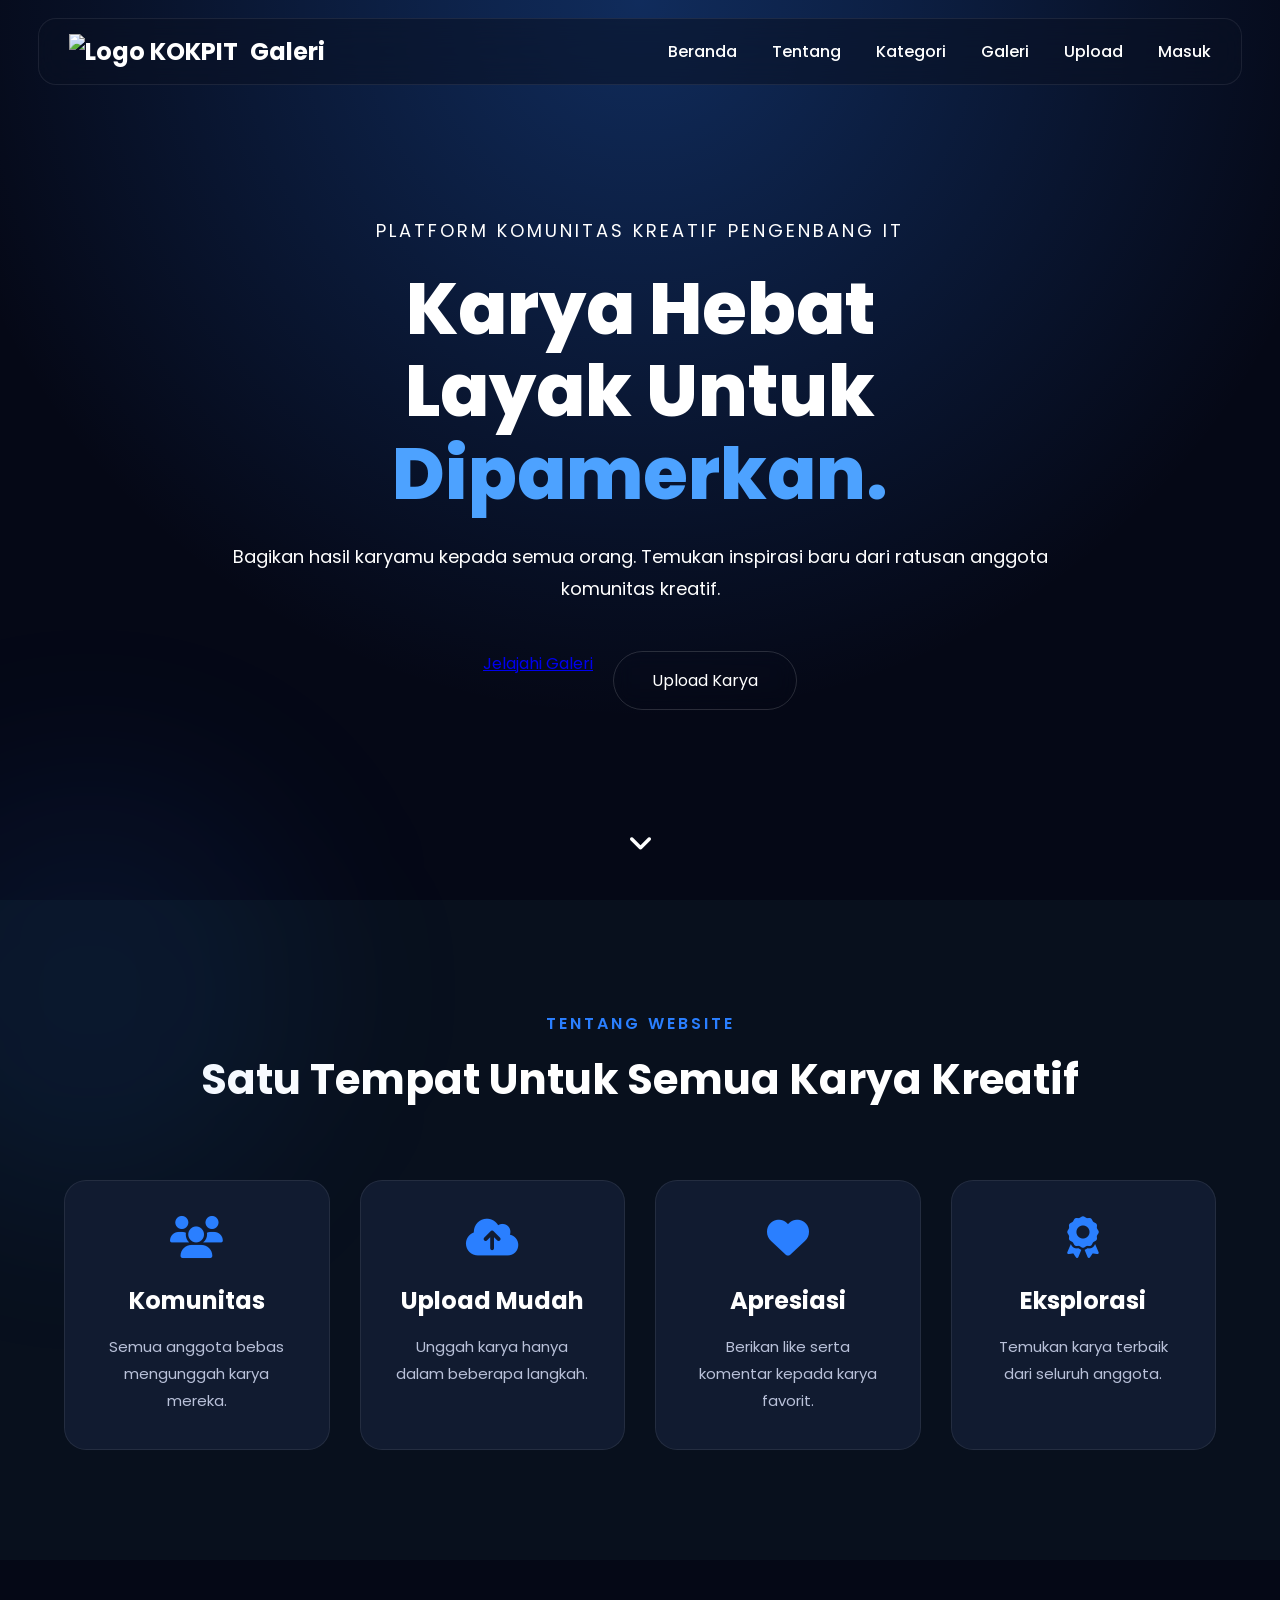
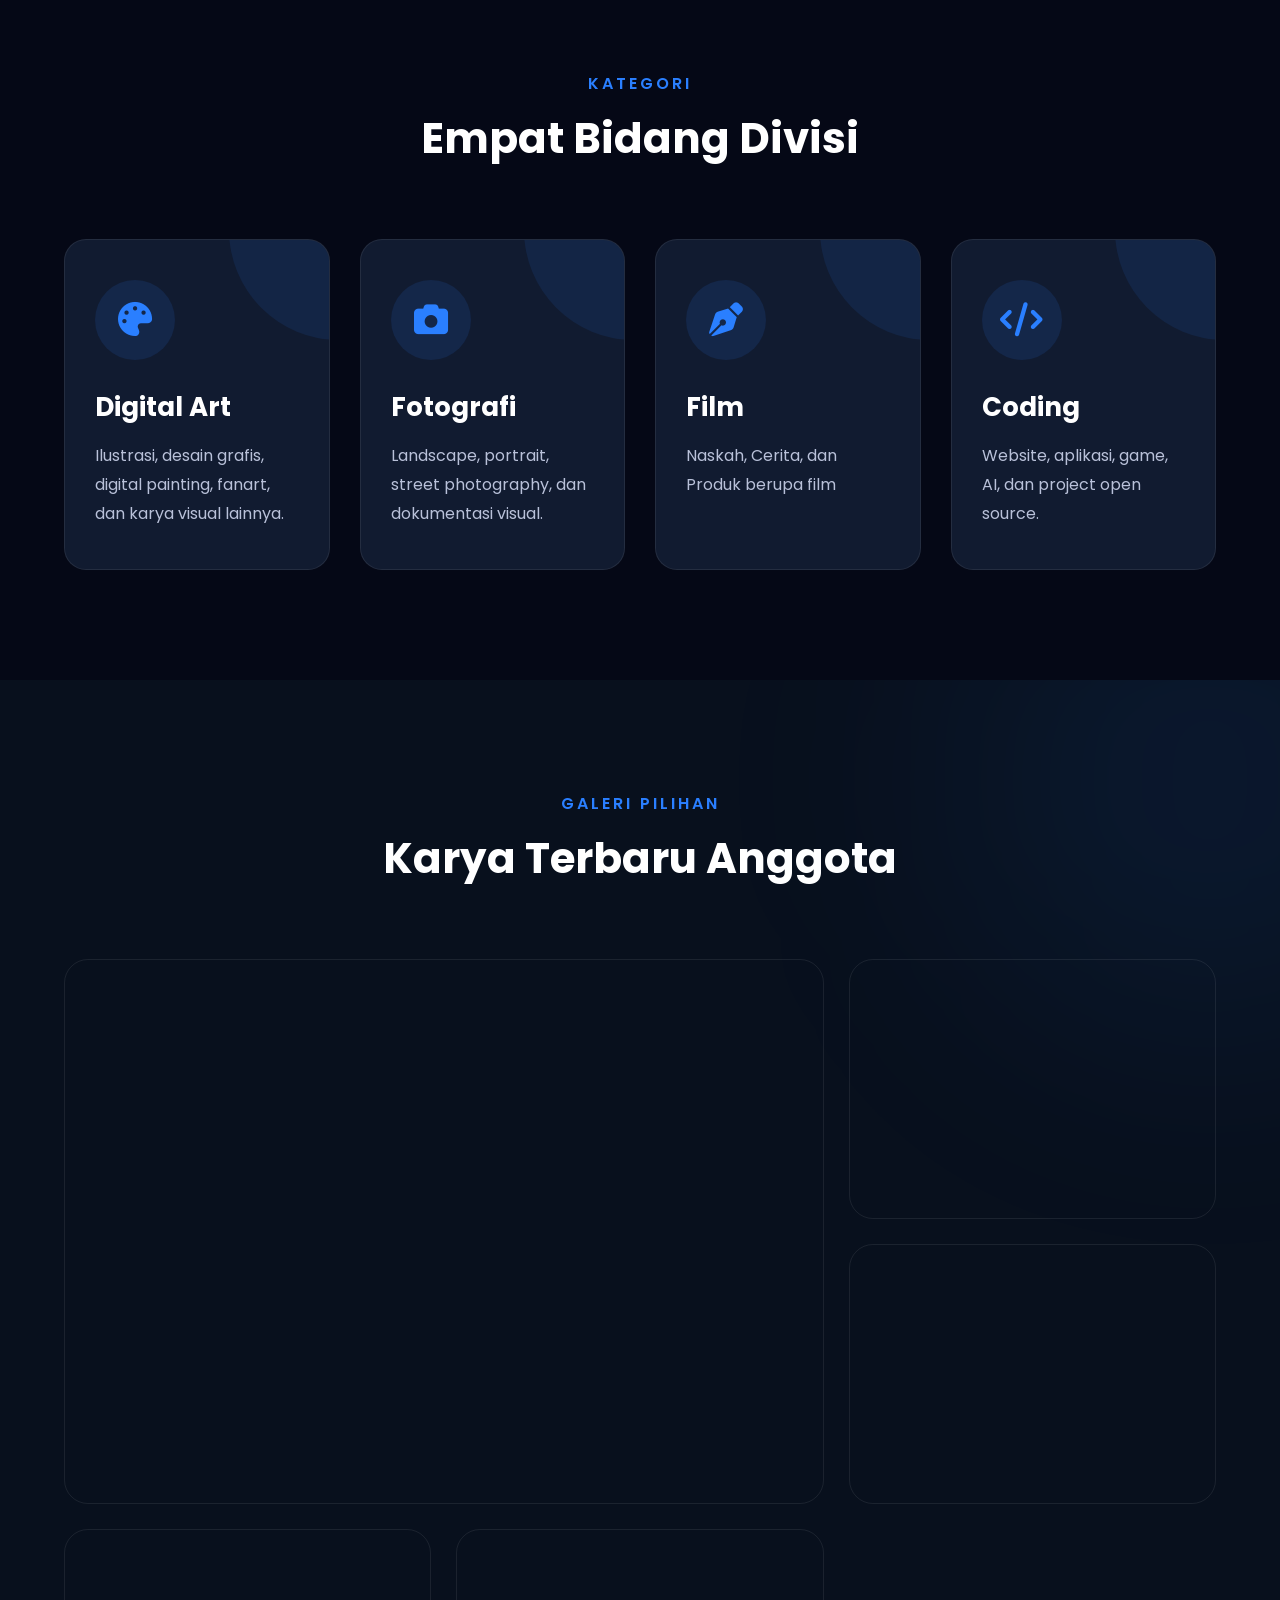
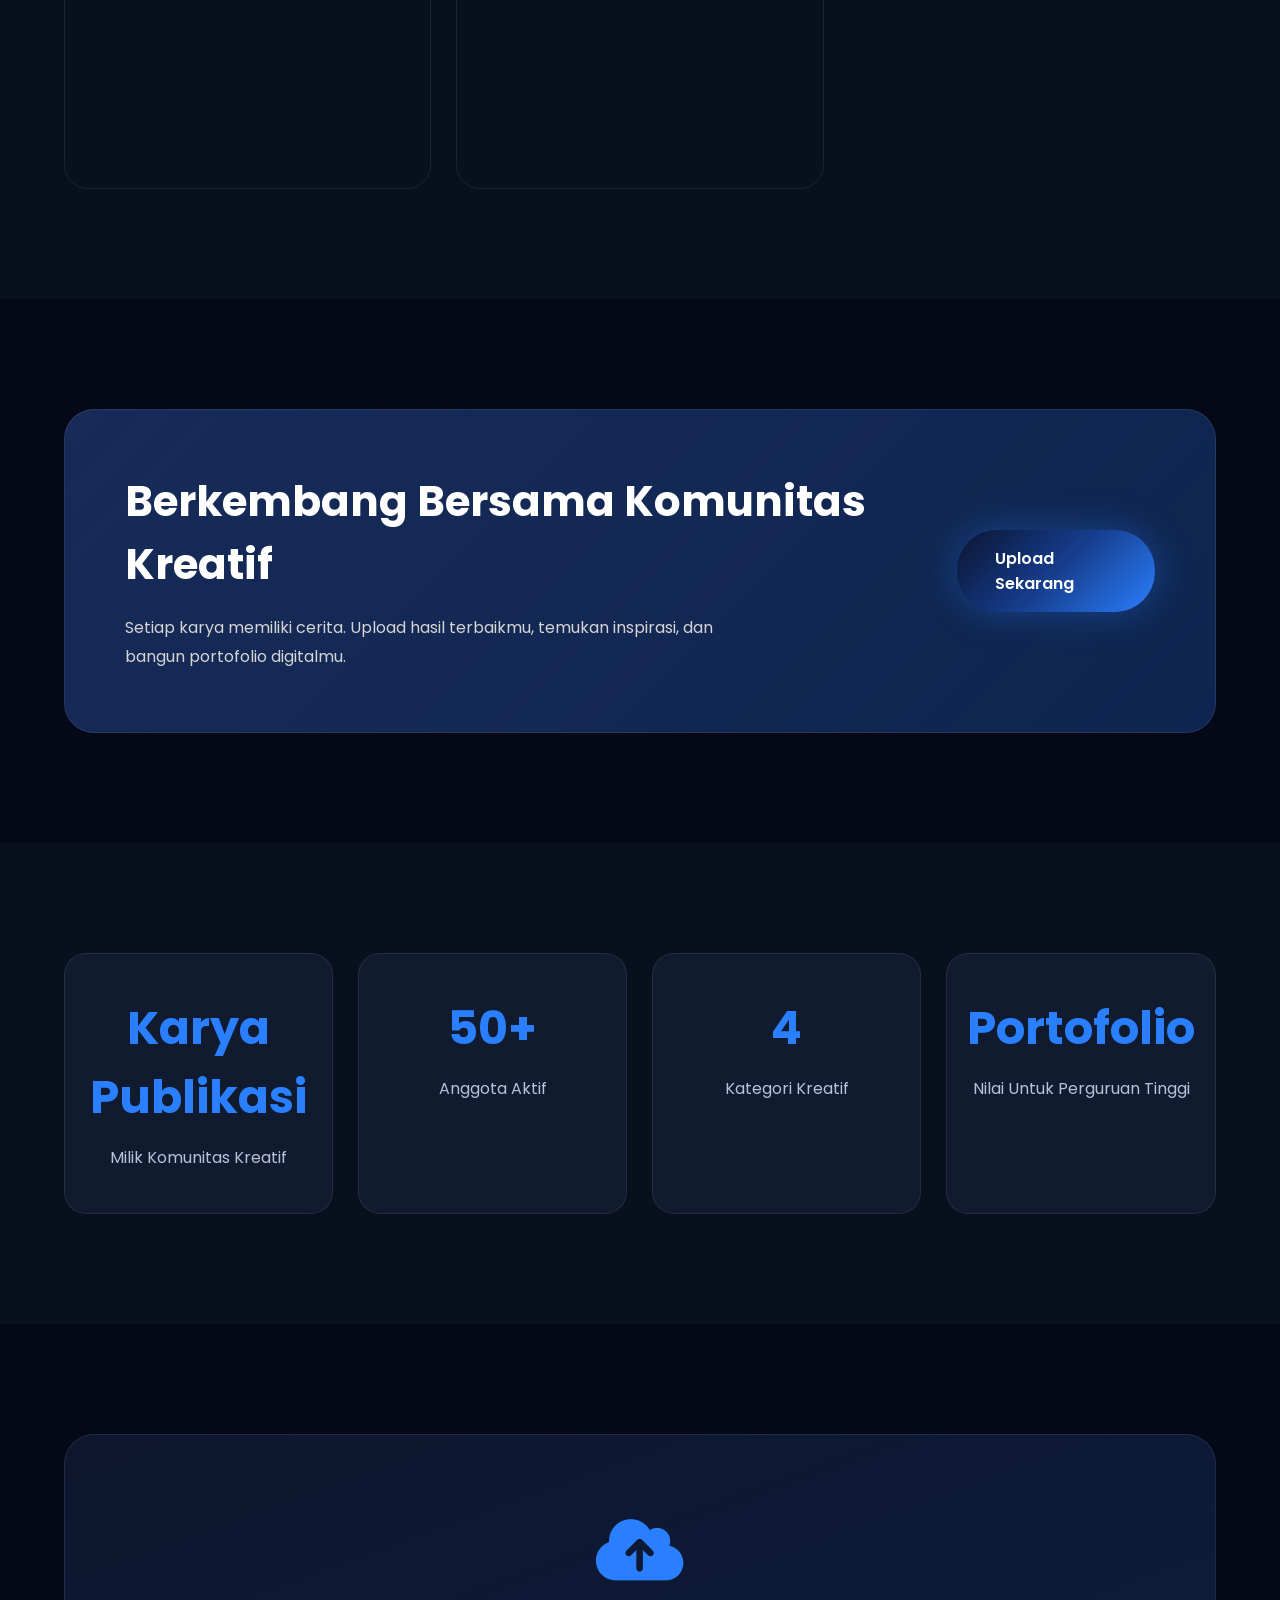
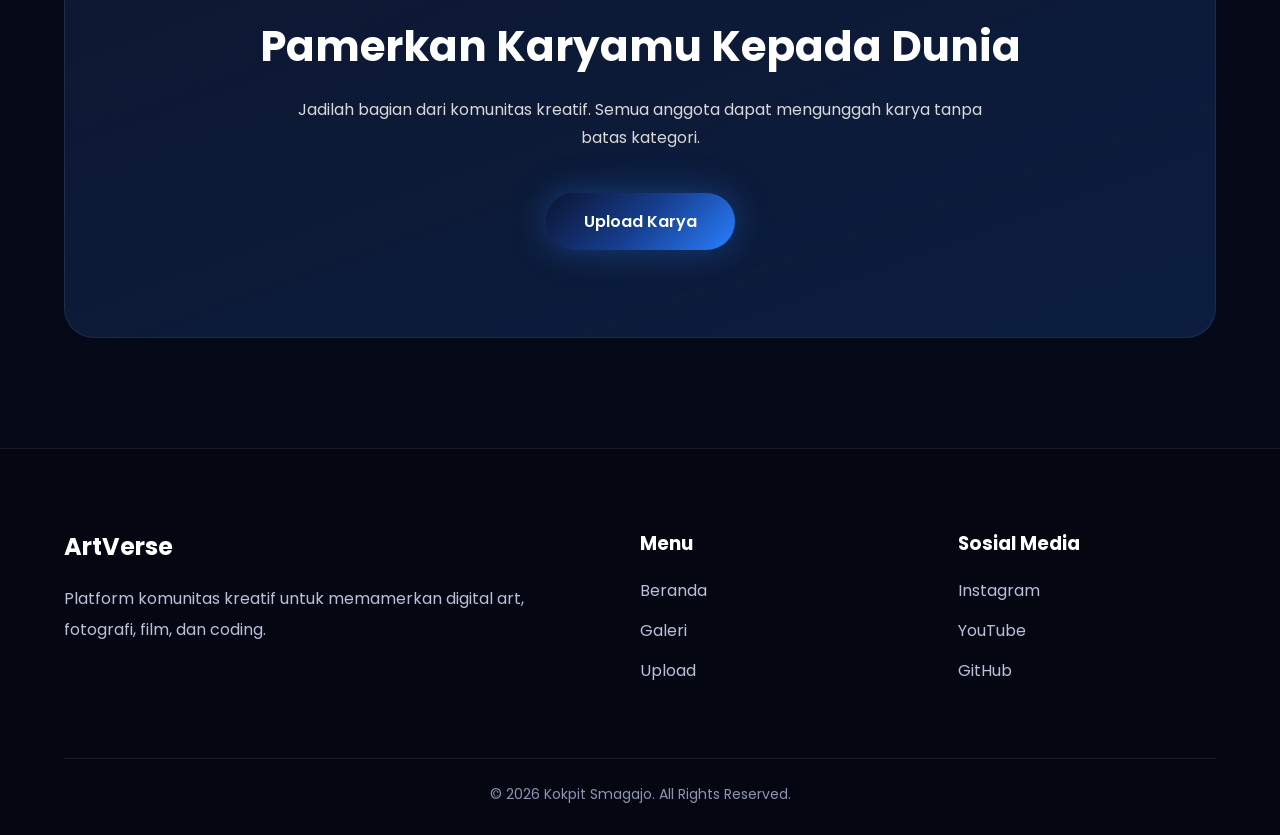
==== index.html @ a789520b "Update logo image source in index.html" ====
<!DOCTYPE html>
<html lang="id">

<head>
    <meta charset="UTF-8">
    <meta name="viewport" content="width=device-width, initial-scale=1.0">

    <title>Galeri Karya KOKPIT Smagajo</title>

    <link rel="preconnect" href="https://fonts.googleapis.com">
    <link rel="preconnect" href="https://fonts.gstatic.com" crossorigin>

    <link href="https://fonts.googleapis.com/css2?family=Poppins:wght@300;400;500;600;700;800&display=swap"
        rel="stylesheet">

    <link href="https://cdnjs.cloudflare.com/ajax/libs/font-awesome/6.7.2/css/all.min.css"
        rel="stylesheet">

    <link rel="stylesheet" href="style.css">
</head>

<body>

    <header>
        <nav class="navbar">

            <div class="logo">
        <img src="New folder/465280963_8845002515522963_4299052047333049489_n.png" alt="Logo KOKPIT" class="logo-img">
        <span>Galeri</span>
            </div>

            <ul class="nav-links">
                <li><a href="#">Beranda</a></li>
                <li><a href="#about">Tentang</a></li>
                <li><a href="#category">Kategori</a></li>
                <li><a href="gallery">Galeri</a></li>
                <li><a href="#upload">Upload</a></li>
                <li><a href="#">Masuk</a></li>
            </ul>

            <div class="menu-btn">
                <i class="fa-solid fa-bars"></i>
            </div>

        </nav>
    </header>

    <main>

        <section class="hero">

            <div class="hero-bg"></div>

            <div class="hero-overlay"></div>

            <div class="hero-content">

                <p class="small-text">
                    Platform Komunitas Kreatif Pengenbang IT
                </p>

                <h1>
                    Karya Hebat
                    <br>
                    Layak Untuk
                    <span>Dipamerkan.</span>
                </h1>

                <p>
                    Bagikan hasil karyamu kepada semua orang.
                    Temukan inspirasi baru dari ratusan anggota komunitas kreatif.
                </p>

                <div class="hero-button">

                    <a href="#gallery.html" class="btn-gallery">
                        Jelajahi Galeri
                    </a>

                    <a href="#upload" class="btn-secondary">
                        Upload Karya
                    </a>

                </div>

            </div>

            <div class="scroll-down">
                <i class="fa-solid fa-angle-down"></i>
            </div>

        </section>

        <section id="about" class="about">

            <div class="container">

                <div class="section-title">

                    <p>Tentang Website</p>

                    <h2>
                        Satu Tempat Untuk Semua
                        Karya Kreatif
                    </h2>

                </div>

                <div class="about-grid">

                    <div class="about-card">

                        <i class="fa-solid fa-users"></i>

                        <h3>Komunitas</h3>

                        <p>
                            Semua anggota bebas mengunggah karya mereka.
                        </p>

                    </div>

                    <div class="about-card">

                        <i class="fa-solid fa-cloud-arrow-up"></i>

                        <h3>Upload Mudah</h3>

                        <p>
                            Unggah karya hanya dalam beberapa langkah.
                        </p>

                    </div>

                    <div class="about-card">

                        <i class="fa-solid fa-heart"></i>

                        <h3>Apresiasi</h3>

                        <p>
                            Berikan like serta komentar kepada karya favorit.
                        </p>

                    </div>

                    <div class="about-card">

                        <i class="fa-solid fa-award"></i>

                        <h3>Eksplorasi</h3>

                        <p>
                            Temukan karya terbaik dari seluruh anggota.
                        </p>

                    </div>

                </div>

            </div>

        </section>

        <section id="category" class="category">

            <div class="container">

                <div class="section-title">

                    <p>Kategori</p>

                    <h2>
                        Empat Bidang Divisi
                    </h2>

                </div>

                <div class="category-grid">

                    <div class="category-card">

                        <div class="icon">
                            <i class="fa-solid fa-palette"></i>
                        </div>

                        <h3>Digital Art</h3>

                        <p>
                            Ilustrasi, desain grafis,
                            digital painting,
                            fanart,
                            dan karya visual lainnya.
                        </p>

                    </div>

                    <div class="category-card">

                        <div class="icon">
                            <i class="fa-solid fa-camera"></i>
                        </div>

                        <h3>Fotografi</h3>

                        <p>
                            Landscape,
                            portrait,
                            street photography,
                            dan dokumentasi visual.
                        </p>

                    </div>

                    <div class="category-card">

                        <div class="icon">
                            <i class="fa-solid fa-pen-nib"></i>
                        </div>

                        <h3>Film</h3>

                        <p>
                            Naskah,
                            Cerita,
                            dan Produk berupa film
                        </p>

                    </div>

                    <div class="category-card">

                        <div class="icon">
                            <i class="fa-solid fa-code"></i>
                        </div>

                        <h3>Coding</h3>

                        <p>
                            Website,
                            aplikasi,
                            game,
                            AI,
                            dan project open source.
                        </p>

                    </div>

                </div>

            </div>

        </section>

<!-- ===================== -->
<!-- FEATURED GALLERY -->
<!-- ===================== -->

<section id="gallery" class="featured-gallery">

    <div class="container">

        <div class="section-title">

            <p>Galeri Pilihan</p>

            <h2>Karya Terbaru Anggota</h2>

        </div>

        <div class="gallery-grid">

            <div class="gallery-item large">

                <img src="https://photos.app.goo.gl/xWSsZ8e3NME8YSmM8"
                    alt="Artwork">

                <div class="gallery-overlay">

                    <span>Digital Art</span>

                    <h3>Asror</h3>

                    <div class="artist">

                        <img src="https://photos.app.goo.gl/xWSsZ8e3NME8YSmM8">

                        <p>Digital Art</p>

                    </div>

                </div>

            </div>

            <div class="gallery-item">

                <img src="">

                <div class="gallery-overlay">

                    <span>Fotografi</span>

                    <h3>Blue Night</h3>

                </div>

            </div>

            <div class="gallery-item">

                <img src="https://images.unsplash.com/photo-1500530855697-b586d89ba3ee?w=800">

                <div class="gallery-overlay">

                    <span>Fotografi</span>

                    <h3>Nature</h3>

                </div>

            </div>

            <div class="gallery-item">

                <img src="https://images.unsplash.com/photo-1498050108023-c5249f4df085?w=800">

                <div class="gallery-overlay">

                    <span>Pemrograman</span>

                    <h3>Portfolio UI</h3>

                </div>

            </div>

            <div class="gallery-item">

                <img src="https://images.unsplash.com/photo-1516979187457-637abb4f9353?w=800">

                <div class="gallery-overlay">

                    <span>Sastra</span>

                    <h3>Puisi Senja</h3>

                </div>

            </div>

        </div>

    </div>

</section>

<!-- ===================== -->
<!-- COMMUNITY -->
<!-- ===================== -->

<section class="community">

    <div class="container">

        <div class="community-box">

            <div>

                <h2>Berkembang Bersama Komunitas Kreatif</h2>

                <p>

                    Setiap karya memiliki cerita.

                    Upload hasil terbaikmu,

                    temukan inspirasi,

                    dan bangun portofolio digitalmu.

                </p>

            </div>

            <a href="#upload" class="btn-primary">

                Upload Sekarang

            </a>

        </div>

    </div>

</section>

<!-- ===================== -->
<!-- STATISTIC -->
<!-- ===================== -->

<section class="stats">

    <div class="container">

        <div class="stats-grid">

            <div class="stat-card">

                <h2>Karya Publikasi</h2>

                <p>Milik Komunitas Kreatif</p>

            </div>

            <div class="stat-card">

                <h2>50+</h2>

                <p>Anggota Aktif</p>

            </div>

            <div class="stat-card">

                <h2>4</h2>

                <p>Kategori Kreatif</p>

            </div>

            <div class="stat-card">

                <h2>Portofolio</h2>

                <p>Nilai Untuk Perguruan Tinggi</p>

            </div>
        
        </div>

    </div>

</section>

<!-- ===================== -->
<!-- UPLOAD CTA -->
<!-- ===================== -->

<section id="upload" class="upload-section">

    <div class="container">

        <div class="upload-box">

            <i class="fa-solid fa-cloud-arrow-up"></i>

            <h2>

                Pamerkan Karyamu Kepada Dunia

            </h2>

            <p>

                Jadilah bagian dari komunitas kreatif.

                Semua anggota dapat mengunggah karya

                tanpa batas kategori.

            </p>

            <a href="upload.html" class="btn-primary">

                Upload Karya

            </a>

        </div>

    </div>

</section>



<!-- ===================== -->
<!-- FOOTER -->
<!-- ===================== -->

<footer>

    <div class="container">

        <div class="footer-grid">

            <div>

                <h2>ArtVerse</h2>

                <p>

                    Platform komunitas kreatif

                    untuk memamerkan digital art,

                    fotografi,

                    film,

                    dan coding.

                </p>

            </div>

            <div>

                <h3>Menu</h3>

                <a href="#">Beranda</a>

                <a href="#gallery">Galeri</a>

                <a href="#upload">Upload</a>

            </div>

            <div>

                <h3>Sosial Media</h3>

                <a href="https://www.instagram.com/kokpitsmagajo?igsh=MTlueHI5aWxpdjBkOA==">Instagram</a>

                <a href="https://youtube.com/@kokpitsmagajoe5575?si=9dcsJ8DnC1n9Bl7v">YouTube</a>

                <a href="#">GitHub</a>

            </div>

        </div>

        <div class="copyright">

            © 2026 Kokpit Smagajo.
            All Rights Reserved.

        </div>

    </div>

</footer>

<script src="js/script.js"></script>

</body>
</html>
---- style.css ----
/* ===================================================
   ArtVerse Community style.css Part 1
   =================================================== */

/* Google Font */
@import url('https://fonts.googleapis.com/css2?family=Poppins:wght@300;400;500;600;700;800&display=swap');

/* ========================= RESET ========================= */
*{
    margin:0; 
    padding:0; 
    box-sizing:border-box; 
}

html{
    scroll-behavior:smooth; 
}

body{
    font-family:'Poppins',sans-serif; 
    background:var(--bg-global); 
    color:var(--text); 
    overflow-x:hidden; 
    transition: background 0.3s ease, color 0.3s ease;
}

/* ========================= ROOT COLOR ========================= */
:root{
    --primary:#2a7fff; 
    --primary2:#4da2ff; 
    --secondary:#091221; 
    --card:#111b30; 
    --border:rgba(255,255,255,.08); 
    --text:#ffffff; 
    --gray:#b9c1d9; 
    --bg-global: #050816;
    --bg-alt: #08101d;
    --gradient:linear-gradient(135deg, #0b1430, #163d8d, #2a7fff ); 
}

/* Modifikasi Variabel saat Light Mode Aktif */
body.light-mode {
    --bg-global: #f5f7fb;
    --bg-alt: #eef2f8;
    --text: #111111;
    --card: #ffffff;
    --border: rgba(0, 0, 0, .08);
    --gray: #64748b;
}

/* ========================= SCROLLBAR ========================= */
::-webkit-scrollbar{
    width:10px; 
} 

::-webkit-scrollbar-track{
    background:#08101d; 
} 

::-webkit-scrollbar-thumb{
    background:#2a7fff; 
    border-radius:20px; 
} 

::-webkit-scrollbar-thumb:hover{
    background:#57a6ff; 
} 

/* ========================= CONTAINER ========================= */
.container{
    width:min(1200px,90%); 
    margin:auto; 
} 

/* ========================= LOADING SCREEN ========================= */
.loading-screen{
    position:fixed; 
    inset:0; 
    background:#050816; 
    display:flex; 
    flex-direction:column; 
    justify-content:center; 
    align-items:center; 
    z-index:9999; 
} 

.loader{
    width:65px; 
    height:65px; 
    border-radius:50%; 
    border:5px solid rgba(255,255,255,.15); 
    border-top:5px solid #2a7fff; 
    animation:spin 1s linear infinite; 
} 

.loading-screen h2{
    margin-top:20px; 
    letter-spacing:4px; 
    font-weight:700; 
} 

@keyframes spin{
    to{transform:rotate(360deg); } 
} 

/* ========================= NAVBAR ========================= */
header{
    position:fixed; 
    top:0; 
    left:0; 
    width:100%; 
    z-index:1000; 
} 

.navbar{
    width:min(1250px,94%); 
    margin:auto; 
    margin-top:18px; 
    padding:15px 30px; 
    display:flex; 
    justify-content:space-between; 
    align-items:center; 
    border:1px solid var(--border); 
    background:rgba(10,18,36,.55); 
    backdrop-filter:blur(18px); 
    border-radius:18px; 
    transition:.35s; 
} 

body.light-mode .navbar {
    background: rgba(255, 255, 255, 0.85);
}

.logo{
    display:flex; 
    align-items:center; 
    gap:12px; 
    font-size:24px; 
    font-weight:700; 
} 

.logo i{
    color:var(--primary); 
} 

.nav-links{
    display:flex; 
    list-style:none; 
    gap:35px; 
} 

.nav-links a{
    text-decoration:none; 
    color:inherit; 
    transition:.3s; 
    font-weight:500; 
} 

.nav-links a:hover{
    color:var(--primary); 
} 

.menu-btn{
    display:none; 
    font-size:24px; 
    cursor:pointer; 
} 

/* ========================= HERO ========================= */
.hero{
    height:100vh; 
    position:relative; 
    display:flex; 
    justify-content:center; 
    align-items:center; 
    overflow:hidden; 
} 

.hero-bg{
    position:absolute; 
    inset:0; 
    background: linear-gradient(rgba(5,8,22,.75), rgba(5,8,22,.85)), url("https://images.unsplash.com/photo-1515405295579-ba7b45403062?w=1800"); 
    background-size:cover; 
    background-position:center; 
    animation:bgZoom 18s linear infinite alternate; 
} 

@keyframes bgZoom{
    from{transform:scale(1); } 
    to{transform:scale(1.12); } 
} 

.hero-overlay{
    position:absolute; 
    inset:0; 
    background: radial-gradient(circle at top, rgba(42,127,255,.30), transparent 65%); 
} 

.hero-content{
    position:relative; 
    text-align:center; 
    z-index:2; 
    width:min(900px,90%); 
} 

.small-text{
    color:var(--primary); 
    letter-spacing:3px; 
    text-transform:uppercase; 
    margin-bottom:20px; 
} 

.hero-content h1{
    font-size:72px; 
    line-height:1.15; 
    font-weight:800; 
} 

.hero-content span{
    color:#4da2ff; 
} 

.hero-content p{
    margin-top:25px; 
    color:inherit; 
    font-size:18px; 
    line-height:1.8; 
} 

/* ========================= BUTTON ========================= */
.hero-button{
    display:flex; 
    justify-content:center; 
    gap:20px; 
    margin-top:45px; 
} 

.btn-primary{
    position:relative; 
    overflow:hidden; 
    display:inline-block;
    padding:16px 38px; 
    background:var(--gradient); 
    color:white; 
    text-decoration:none; 
    border-radius:40px; 
    transition:.35s; 
    font-weight:600; 
    box-shadow:0 0 35px rgba(42,127,255,.35); 
    animation:pulseGlow 3s infinite; 
    border: none;
    cursor: pointer;
} 

.btn-primary:hover{
    transform:translateY(-6px); 
    box-shadow:0 15px 45px rgba(42,127,255,.5); 
} 

.btn-secondary{
    padding:16px 38px; 
    text-decoration:none; 
    border-radius:40px; 
    color:inherit; 
    border:1px solid rgba(255,255,255,.15); 
    backdrop-filter:blur(10px); 
    transition:.35s; 
} 

.btn-secondary:hover{
    background:rgba(255,255,255,.08); 
} 

/* ========================= SCROLL ICON ========================= */
.scroll-down{
    position:absolute; 
    bottom:35px; 
    font-size:28px; 
    animation:float 2s infinite; 
    color:white; 
} 

@keyframes float{
    50%{transform:translateY(12px); } 
} 

/* ===================================================
   ArtVerse Community style.css Part 2
   About • Category • Cards
   =================================================== */

/* =========================== SECTION TITLE =========================== */
section{
    padding:110px 0; 
} 

.section-title{
    text-align:center; 
    margin-bottom:70px; 
} 

.section-title p{
    color:var(--primary); 
    letter-spacing:3px; 
    text-transform:uppercase; 
    font-weight:600; 
    margin-bottom:12px; 
} 

.section-title h2{
    font-size:42px; 
    font-weight:700; 
    line-height:1.4; 
} 

/* =========================== ABOUT =========================== */
.about{
    background:var(--bg-alt); 
    position:relative; 
} 

.about::before{
    content:""; 
    position:absolute; 
    width:420px; height:420px; 
    border-radius:50%; 
    background:rgba(42,127,255,.08); 
    filter:blur(90px); 
    top:-120px; left:-120px; 
} 

.about-grid{
    display:grid; 
    grid-template-columns:repeat(4,1fr); 
    gap:30px; 
} 

.about-card{
    position:relative; 
    background:var(--card); 
    border:1px solid var(--border); 
    border-radius:22px; 
    padding:35px; 
    text-align:center; 
    overflow:hidden; 
    backdrop-filter:blur(18px); 
    transition:.35s; 
} 

.about-card::before{
    content:""; 
    position:absolute; 
    inset:0; 
    background:linear-gradient(180deg, rgba(42,127,255,.12), transparent ); 
    opacity:0; 
    transition:.35s; 
} 

.about-card:hover{
    transform:translateY(-10px); 
    border-color:rgba(42,127,255,.35); 
    box-shadow:0 20px 45px rgba(0,0,0,.35); 
} 

.about-card:hover::before{
    opacity:1; 
} 

.about-card i{
    font-size:42px; 
    color:var(--primary); 
    margin-bottom:25px; 
} 

.about-card h3{
    margin-bottom:15px; 
    font-size:24px; 
} 

.about-card p{
    color:var(--gray); 
    line-height:1.8; 
    font-size:15px; 
} 

/* =========================== CATEGORY =========================== */
.category{
    background:var(--bg-global); 
} 

.category-grid{
    display:grid; 
    grid-template-columns:repeat(4,1fr); 
    gap:30px; 
} 

.category-card{
    position:relative; 
    overflow:hidden; 
    background:var(--card); 
    border:1px solid var(--border); 
    border-radius:22px; 
    padding:40px 30px; 
    transition:.35s; 
} 

.category-card::before{
    content:""; 
    position:absolute; 
    width:220px; height:220px; 
    border-radius:50%; 
    background:rgba(42,127,255,.10); 
    right:-120px; top:-120px; 
    transition:.4s; 
} 

.category-card:hover{
    transform:translateY(-12px); 
    border-color:rgba(42,127,255,.4); 
    box-shadow:0 20px 50px rgba(42,127,255,.18); 
} 

.category-card:hover::before{
    transform:scale(1.3); 
} 

.category-card .icon{
    width:80px; height:80px; 
    display:flex; justify-content:center; align-items:center; 
    border-radius:50%; 
    margin-bottom:28px; 
    background:rgba(42,127,255,.12); 
    color:var(--primary); 
    font-size:34px; 
} 

.category-card h3{
    font-size:26px; 
    margin-bottom:15px; 
} 

.category-card p{
    color:var(--gray); 
    line-height:1.8; 
} 

/* =========================== UNIVERSAL CARD HOVER =========================== */
.about-card, .category-card{
    cursor:pointer; 
} 

.about-card:hover i, .category-card:hover .icon{
    transform:scale(1.1) rotate(5deg); 
    transition:.35s; 
} 

/* =========================== GLOW EFFECT =========================== */
.glow{
    position:absolute; 
    width:320px; height:320px; 
    border-radius:50%; 
    background:rgba(42,127,255,.12); 
    filter:blur(120px); 
    pointer-events:none; 
} 

/* =========================== FADE ANIMATION =========================== */
.fade-up{
    opacity:0; 
    transform:translateY(60px); 
    transition:all .8s ease; 
} 

.fade-up.show{
    opacity:1; 
    transform:translateY(0); 
} 

/* =========================== GLASS EFFECT =========================== */
.glass{
    background:rgba(255,255,255,.04); 
    border:1px solid rgba(255,255,255,.08); 
    backdrop-filter:blur(20px); 
} 

/* =========================== TEXT =========================== */
p{
    line-height:1.8; 
} 

h1,h2,h3,h4{
    color:inherit; 
} 

a{
    transition:.3s; 
} 

/* ===================================================
   ArtVerse Community style.css Part 3
   Gallery • Community • Stats • Upload • Testimonial
   =================================================== */

/* =========================== FEATURED GALLERY =========================== */
.featured-gallery{
    background:var(--bg-alt); 
    position:relative; 
    overflow:hidden; 
} 

.featured-gallery::before{
    content:""; 
    position:absolute; 
    width:500px; height:500px; 
    border-radius:50%; 
    background:rgba(42,127,255,.08); 
    filter:blur(130px); 
    right:-180px; top:-150px; 
} 

.gallery-grid{
    display:grid; 
    grid-template-columns:repeat(3,1fr); 
    grid-auto-rows:260px; 
    gap:25px; 
} 

.gallery-item{
    position:relative; 
    overflow:hidden; 
    border-radius:24px; 
    cursor:pointer; 
    border:1px solid var(--border); 
} 

.gallery-item.large{
    grid-column:span 2; 
    grid-row:span 2; 
} 

.gallery-overlay{
    position:absolute; 
    inset:0; 
    display:flex; 
    flex-direction:column; 
    justify-content:flex-end; 
    padding:25px; 
    background:linear-gradient(transparent, rgba(0,0,0,.85) ); 
    opacity:0; 
    transition:.4s; 
    z-index: 2;
} 

.gallery-item:hover img{
    transform:scale(1.15); 
} 

.gallery-item:hover .gallery-overlay{
    opacity:1; 
} 

.gallery-overlay span{
    display:inline-block; 
    width:max-content; 
    padding:7px 16px; 
    border-radius:30px; 
    background:rgba(42,127,255,.20); 
    color:#7eb6ff; 
    font-size:13px; 
    margin-bottom:15px; 
} 

.gallery-overlay h3{
    font-size:28px; 
    margin-bottom:15px; 
    color: #fff !important;
} 

.artist{
    display:flex; 
    align-items:center; 
    gap:12px; 
} 

.artist img{
    width:45px; height:45px; 
    border-radius:50%; 
    border:2px solid white; 
    opacity: 1 !important;
} 

.artist p{
    color:#ddd; 
    font-size:14px; 
} 

/* =========================== COMMUNITY =========================== */
.community{
    background:var(--bg-global); 
} 

.community-box{
    display:flex; 
    justify-content:space-between; 
    align-items:center; 
    gap:60px; 
    padding:60px; 
    border-radius:30px; 
    background:linear-gradient(135deg, rgba(25,45,92,.95), rgba(42,127,255,.25) ); 
    border:1px solid var(--border); 
} 

.community-box h2{
    font-size:42px; 
    margin-bottom:18px; 
} 

.community-box p{
    color:#d5d5d5; 
    max-width:650px; 
} 

/* =========================== STATS =========================== */
.stats{
    background:var(--bg-alt); 
} 

.stats-grid{
    display:grid; 
    grid-template-columns:repeat(4,1fr); 
    gap:25px; 
} 

.stat-card{
    text-align:center; 
    padding:40px 20px; 
    border-radius:22px; 
    background:var(--card); 
    border:1px solid var(--border); 
    transition:.35s; 
} 

.stat-card:hover{
    transform:translateY(-10px); 
    border-color:rgba(42,127,255,.35); 
} 

.stat-card h2{
    color:var(--primary); 
    font-size:46px; 
    margin-bottom:12px; 
} 

.stat-card p{
    color:var(--gray); 
} 

/* =========================== UPLOAD CTA =========================== */
.upload-section{
    background:var(--bg-global); 
} 

.upload-box{
    text-align:center; 
    padding:80px 60px; 
    border-radius:30px; 
    background:linear-gradient(160deg, rgba(15,24,48,.95), rgba(42,127,255,.18) ); 
    border:1px solid var(--border); 
} 

.upload-box i{
    font-size:70px; 
    color:var(--primary); 
    margin-bottom:30px; 
} 

.upload-box h2{
    font-size:42px; 
    margin-bottom:18px; 
} 

.upload-box p{
    color:#d8d8d8; 
    max-width:720px; 
    margin:auto; 
    margin-bottom:40px; 
} 

/* ===================================================
   ArtVerse Community style.css Part 4
   Footer • Responsive • Animation
   =================================================== */

/* =========================== FOOTER =========================== */
footer{
    background:#040712; 
    border-top:1px solid var(--border); 
    padding:80px 0 30px; 
} 

.footer-grid{
    display:grid; 
    grid-template-columns:2fr 1fr 1fr; 
    gap:60px; 
} 

.footer-grid h2, .footer-grid h3{
    margin-bottom:20px; 
    color: #fff;
} 

.footer-grid p{
    color:var(--gray); 
    line-height:1.9; 
} 

.footer-grid a{
    display:block; 
    color:var(--gray); 
    text-decoration:none; 
    margin-bottom:15px; 
    transition:.3s; 
} 

.footer-grid a:hover{
    color:var(--primary); 
    transform:translateX(8px); 
} 

.copyright{
    margin-top:60px; 
    border-top:1px solid var(--border); 
    padding-top:25px; 
    text-align:center; 
    color:#8d95b0; 
    font-size:14px; 
} 

/* =========================== UTILITIES =========================== */
.text-center{text-align:center; } 
.hidden{display:none; } 
.mt-1{margin-top:10px;} 
.mt-2{margin-top:20px;} 
.mt-3{margin-top:30px;} 
.mt-4{margin-top:40px;} 
.mb-1{margin-bottom:10px;} 
.mb-2{margin-bottom:20px;} 
.mb-3{margin-bottom:30px;} 
.mb-4{margin-bottom:40px;} 

/* =========================== GLOBAL COMPONENT STYLES =========================== */
button{
    font-family:'Poppins',sans-serif; 
} 

/* =========================== NAVBAR SCROLL =========================== */
.navbar.scrolled{
    margin-top:0; 
    border-radius:0; 
    width:100%; 
    background:rgba(5,8,22,.92); 
    border:none; 
    backdrop-filter:blur(25px); 
    padding:18px 6%; 
} 

body.light-mode .navbar.scrolled {
    background: rgba(255, 255, 255, 0.95);
}

/* =========================== HOVER EFFECT =========================== */
.gallery-item, .about-card, .category-card, .stat-card, .testimonial-card{
    transition:.35s ease; 
} 

.gallery-item:hover{
    box-shadow:0 20px 50px rgba(42,127,255,.18); 
} 

/* =========================== ANIMATIONS =========================== */
@keyframes fadeUp{
    from{opacity:0; transform:translateY(40px); } 
    to{opacity:1; transform:translateY(0); } 
} 

.animate{
    animation:fadeUp .8s ease forwards; 
} 

@keyframes pulseGlow{
    0%{box-shadow:0 0 0 rgba(42,127,255,.4); } 
    50%{box-shadow:0 0 30px rgba(42,127,255,.45); } 
    100%{box-shadow:0 0 0 rgba(42,127,255,.4); } 
} 

/* =========================== TABLET RESPONSIVE =========================== */
@media(max-width:1100px){
    .about-grid, .category-grid, .stats-grid{
        grid-template-columns:repeat(2,1fr); 
    } 
    .footer-grid{
        grid-template-columns:1fr; 
    } 
    .community-box{
        flex-direction:column; 
        text-align:center; 
    } 
    .gallery-grid{
        grid-template-columns:repeat(2,1fr); 
    } 
    .gallery-item.large{
        grid-column:span 2; 
    } 
} 

/* =========================== MOBILE RESPONSIVE =========================== */
@media(max-width:768px){
    .nav-links{
        position:fixed; 
        top:85px; 
        left:-100%; 
        width:100%; 
        background:var(--card); 
        flex-direction:column; 
        gap:25px; 
        text-align:center; 
        padding:40px 0; 
        transition:.4s; 
    } 
    .nav-links.active{
        left:0; 
    } 
    .menu-btn{
        display:block; 
    } 
    .hero-content h1{
        font-size:48px; 
    } 
    .hero-content p{
        font-size:16px; 
    } 
    .hero-button{
        flex-direction:column; 
        align-items:center; 
    } 
    .about-grid, .category-grid, .stats-grid, .gallery-grid, .testimonial-grid{
        grid-template-columns:1fr; 
    } 
    .gallery-item.large{
        grid-column:span 1; 
        grid-row:span 1; 
    } 
    .community-box{
        padding:40px 25px; 
    } 
    .upload-box{
        padding:50px 25px; 
    } 
    .section-title h2{
        font-size:32px; 
    } 
    .community-box h2{
        font-size:30px; 
    } 
    .upload-box h2{
        font-size:32px; 
    } 
    .footer-grid{
        gap:40px; 
    } 
} 

/* =========================== SMALL MOBILE =========================== */
@media(max-width:480px){
    .hero{
        padding:0 20px; 
    } 
    .hero-content h1{
        font-size:38px; 
    } 
    .logo{
        font-size:20px; 
    } 
    .navbar{
        padding:15px 20px; 
    } 
    .btn-primary, .btn-secondary{
        width:100%; 
        text-align:center; 
    } 
    .upload-box i{
        font-size:55px; 
    } 
    .stat-card h2{
        font-size:34px; 
    } 
} 

/* =========================== SELECTION =========================== */
::selection{
    background:var(--primary); 
    color:white; 
} 

/* ========================== BACK TO TOP ========================== */
.back-to-top{
    position:fixed; 
    right:25px; 
    bottom:25px; 
    width:55px; 
    height:55px; 
    display:flex; 
    justify-content:center; 
    align-items:center; 
    border-radius:50%; 
    background:linear-gradient(135deg,#2a7fff,#1658d4); 
    color:white; 
    cursor:pointer; 
    opacity:0; 
    visibility:hidden; 
    transition:.3s; 
    z-index: 999; 
    box-shadow:0 10px 25px rgba(42,127,255,.35); 
} 

.back-to-top.show{
    opacity:1; 
    visibility:visible; 
} 

.back-to-top:hover{
    transform:translateY(-5px); 
} 

/* ========================== RIPPLE EFFECT COMPONENTS ========================== */
.ripple{
    position:absolute; 
    border-radius:50%; 
    transform:scale(0); 
    background:rgba(255,255,255,.45); 
    animation:ripple .6s linear; 
    pointer-events:none; 
} 

@keyframes ripple{
    to{transform:scale(4); opacity:0; } 
} 

/* ========================== CURSOR GLOW ========================== */
.cursor-glow{
    position:fixed; 
    width:220px; 
    height:220px; 
    border-radius:50%; 
    background:rgba(42,127,255,.15); 
    filter:blur(70px); 
    pointer-events:none; 
    transform:translate(-50%,-50%); 
    z-index:0; 
    transition:.08s linear; 
} 

/* ========================== SCROLL PROGRESS ========================== */
.scroll-progress{
    position:fixed; 
    top:0; 
    left:0; 
    height:3px; 
    width:0; 
    background:#2a7fff; 
    z-index:99999; 
    box-shadow:0 0 12px #2a7fff; 
} 

/* ========================== LIGHTBOX (MODAL VIEW) ========================== */
.lightbox{
    position:fixed; 
    inset:0; 
    background:rgba(0,0,0,.9); 
    display:flex; 
    justify-content:center; 
    align-items:center; 
    opacity:0; 
    visibility:hidden; 
    transition: opacity 0.3s ease, visibility 0.3s ease; 
    z-index:99999; 
} 

.lightbox.show{
    opacity:1; 
    visibility:visible; 
} 

.lightbox-content{
    position:relative; 
    max-width:90%; 
    max-height:90%; 
    transform: scale(0.95);
    transition: transform 0.3s ease;
} 

.lightbox.show .lightbox-content {
    transform: scale(1);
}

.lightbox img{
    max-width:100%; 
    max-height:85vh; 
    border-radius:15px; 
    box-shadow: 0 10px 30px rgba(0,0,0,0.5);
} 

.lightbox-close{
    position:absolute; 
    top:-45px; 
    right:0; 
    font-size:40px; 
    cursor:pointer; 
    color:white; 
    transition: color 0.2s;
} 

.lightbox-close:hover {
    color: var(--primary2);
}

/* ========================== TOAST NOTIFICATION ========================== */
.toast{
    position:fixed; 
    top:30px; 
    right:30px; 
    background:var(--primary); 
    padding:16px 28px; 
    border-radius:12px; 
    color:white; 
    font-weight:600; 
    box-shadow: 0 10px 30px rgba(42, 127, 255, 0.3);
    transform:translateX(150%); 
    transition: transform 0.4s cubic-bezier(0.68, -0.55, 0.265, 1.55); 
    z-index:99999; 
} 

.toast.show{
    transform:translateX(0); 
} 

/* ========================== FLOATING UTILITIES ========================== */
.floating-upload{
    position:fixed; 
    bottom:95px; 
    right:25px; 
    width:58px; 
    height:58px; 
    display:flex; 
    justify-content:center; 
    align-items:center; 
    border-radius:50%; 
    background:#2a7fff; 
    color:white; 
    text-decoration:none; 
    font-size:22px; 
    box-shadow:0 10px 30px rgba(42,127,255,.4); 
    z-index:999; 
    transition: .3s;
} 

.floating-upload:hover {
    transform: translateY(-5px);
}

.theme-toggle{
    position:fixed; 
    bottom:165px; 
    right:25px; 
    width:58px; 
    height:58px; 
    display:flex; 
    justify-content:center; 
    align-items:center; 
    border-radius:50%; 
    background:var(--card); 
    color:inherit; 
    cursor:pointer; 
    font-size:20px; 
    z-index:999; 
    border: 1px solid var(--border);
    transition: .3s;
} 

.theme-toggle:hover {
    transform: translateY(-5px);
}

/* ========================== IMAGE LAZY LOAD (FADE-IN) ========================== */
.gallery-item img{
    width:100%; 
    height:100%; 
    object-fit:cover; 
    transition:.6s; 
    opacity:0; 
} 

.gallery-item img.loaded{
    opacity:1; 
}
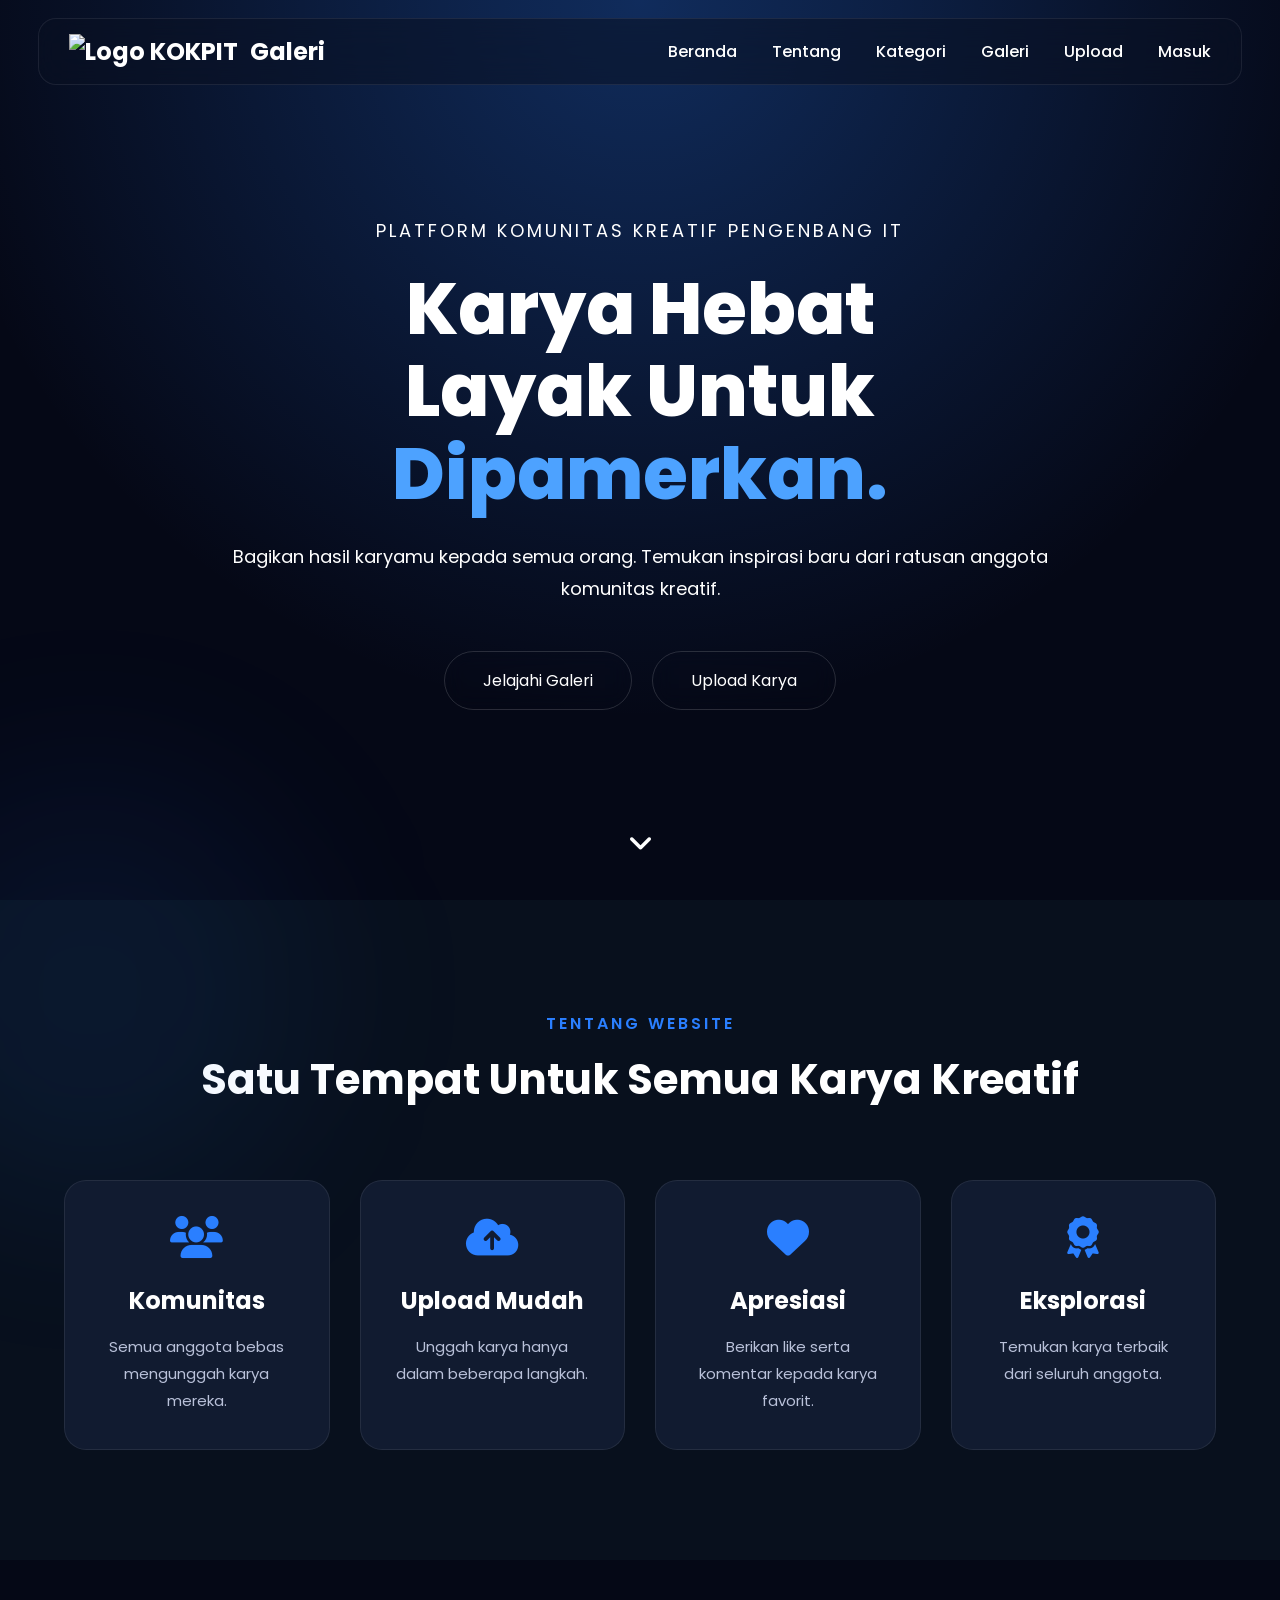
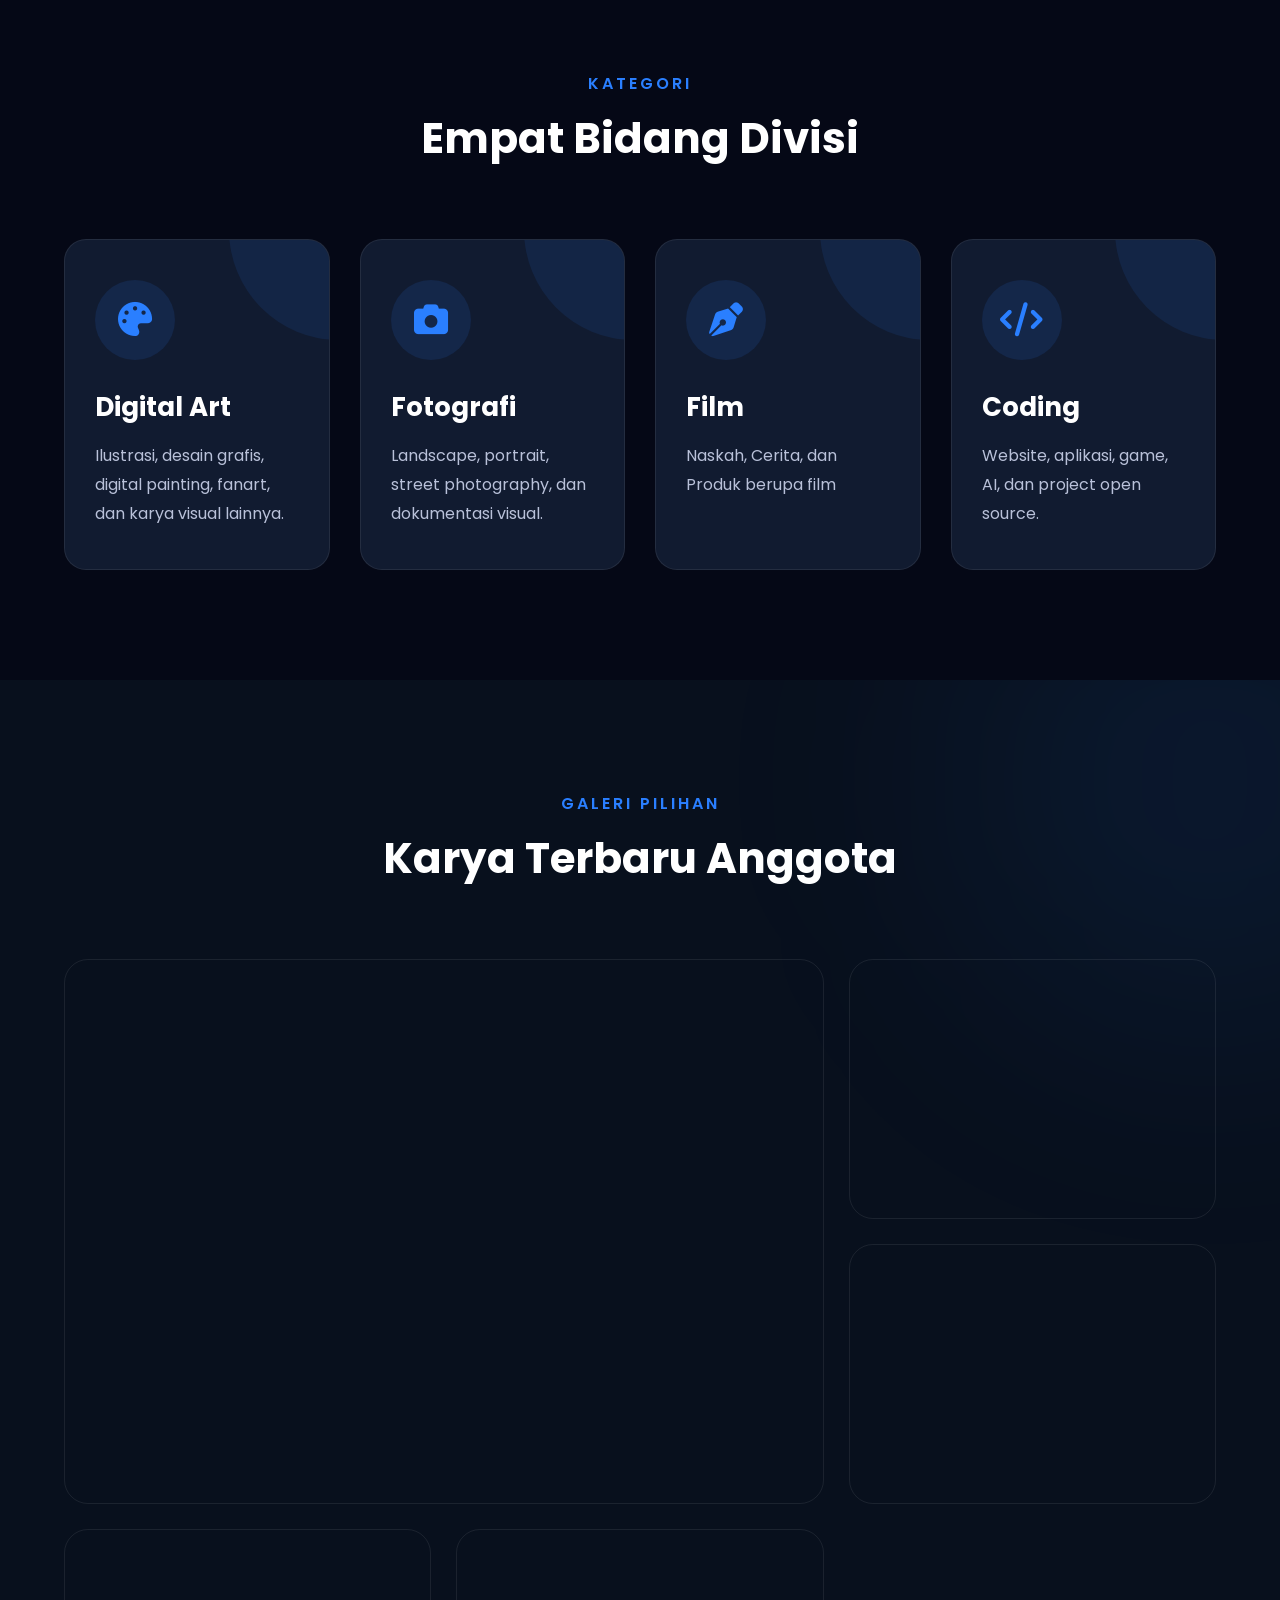
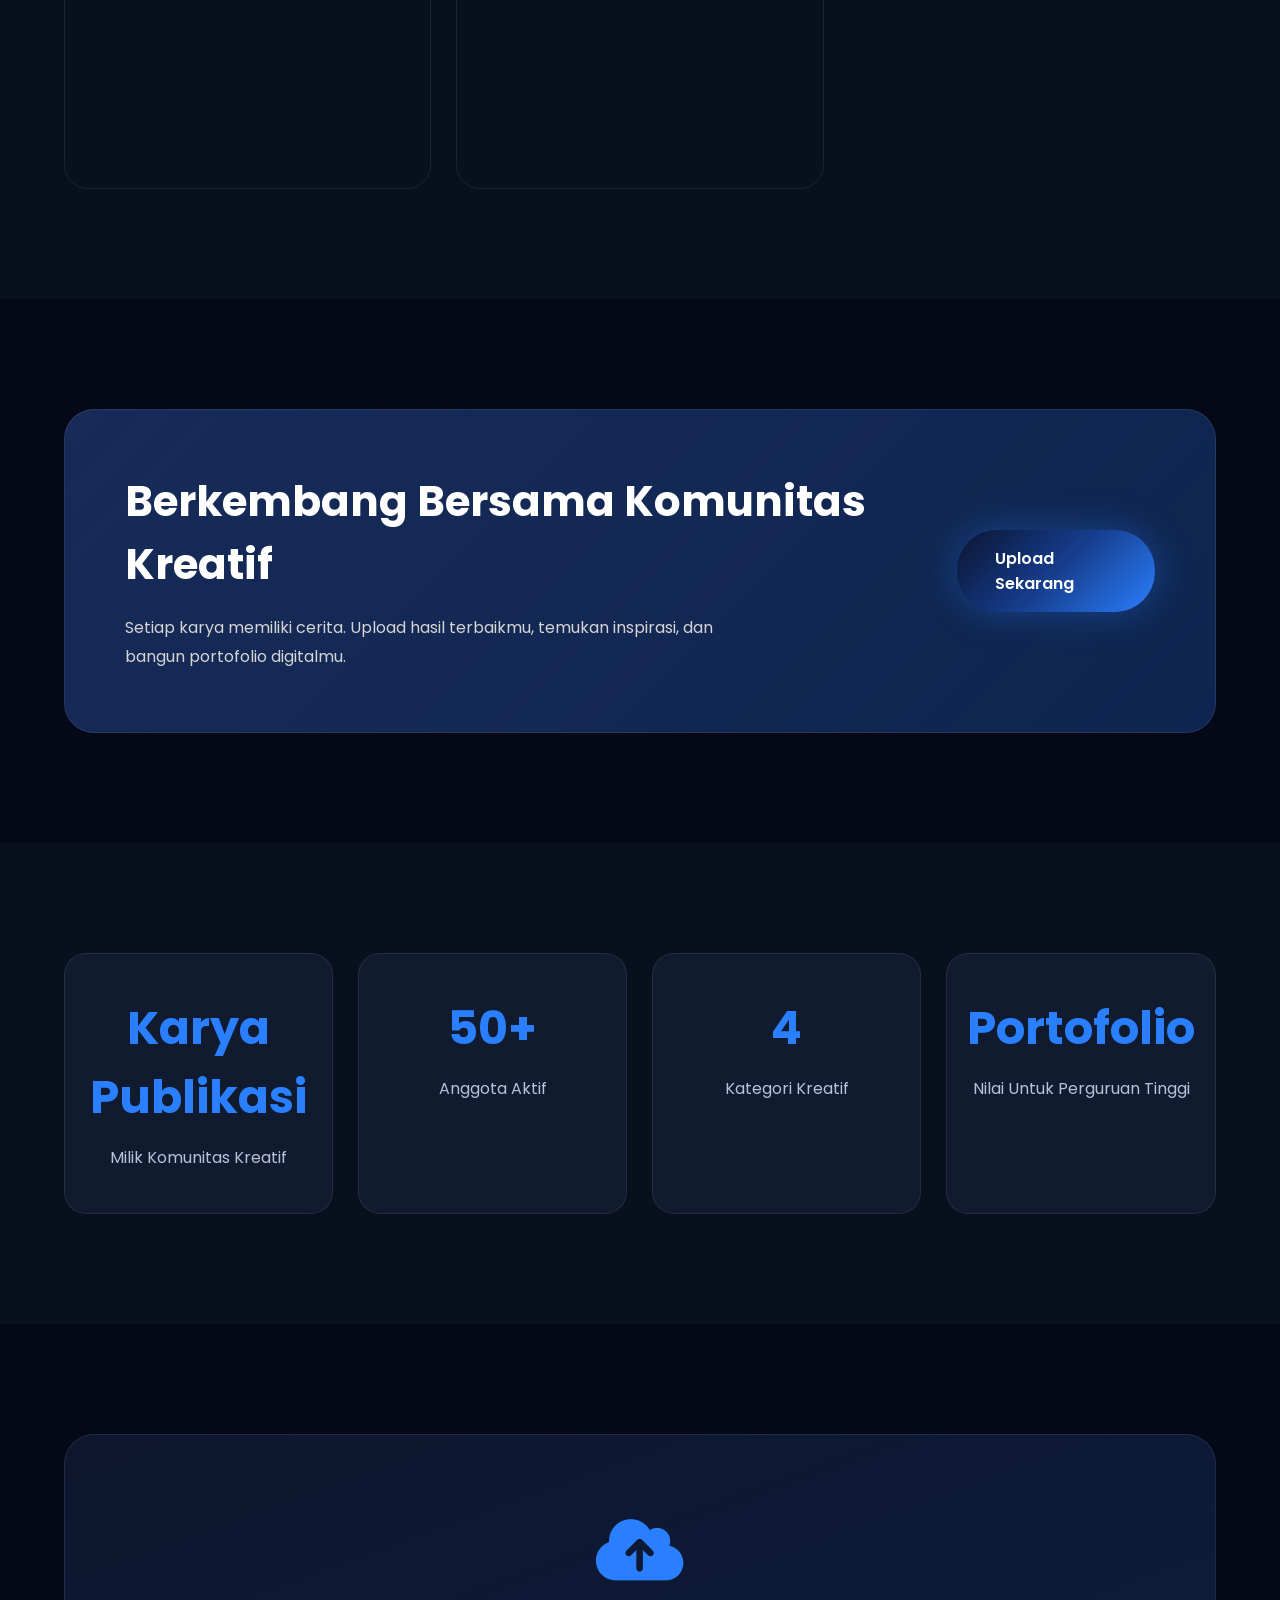
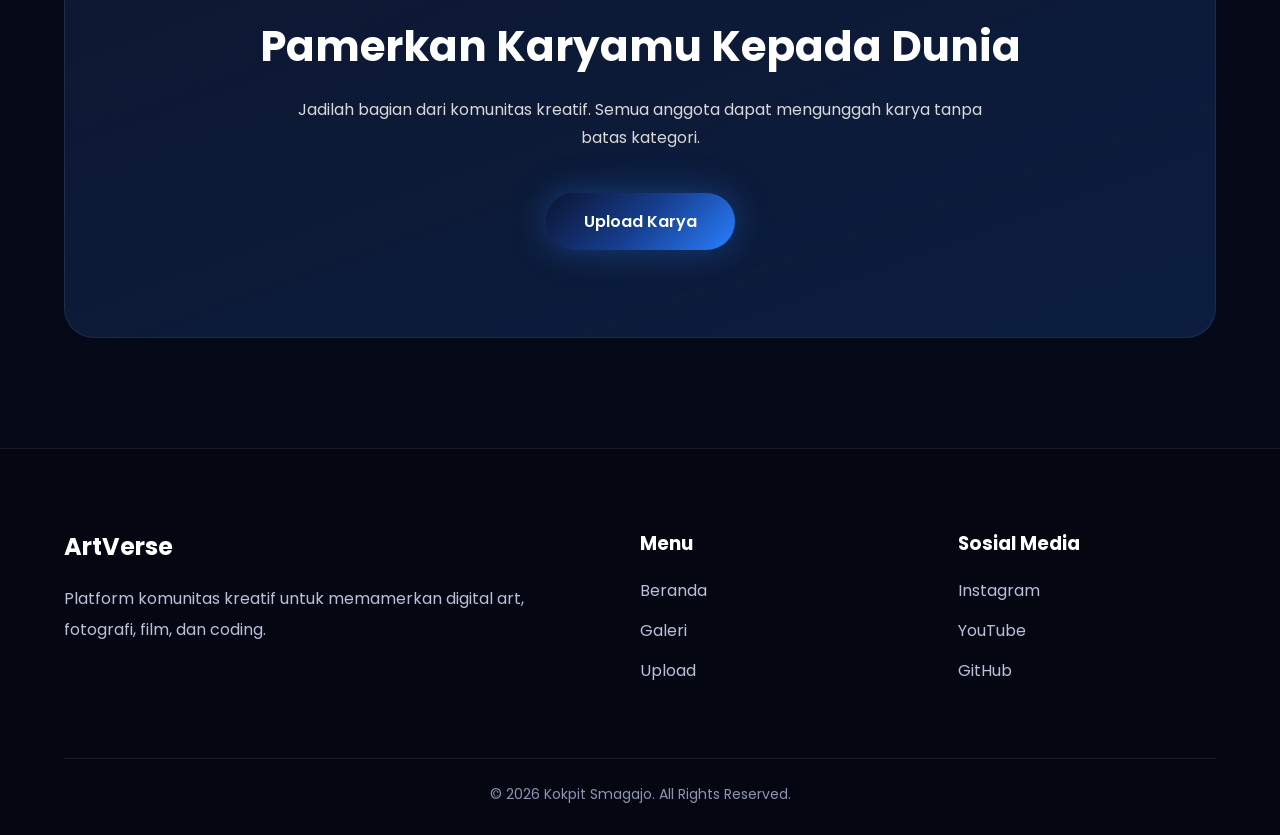
==== commit 01d1d4d7: "Update index.html" ====
--- a/index.html
+++ b/index.html
@@ -73,7 +73,7 @@
 
                 <div class="hero-button">
 
-                    <a href="#gallery.html" class="btn-gallery">
+                    <a href="#gallery.html" class="btn-secondary">
                         Jelajahi Galeri
                     </a>
 
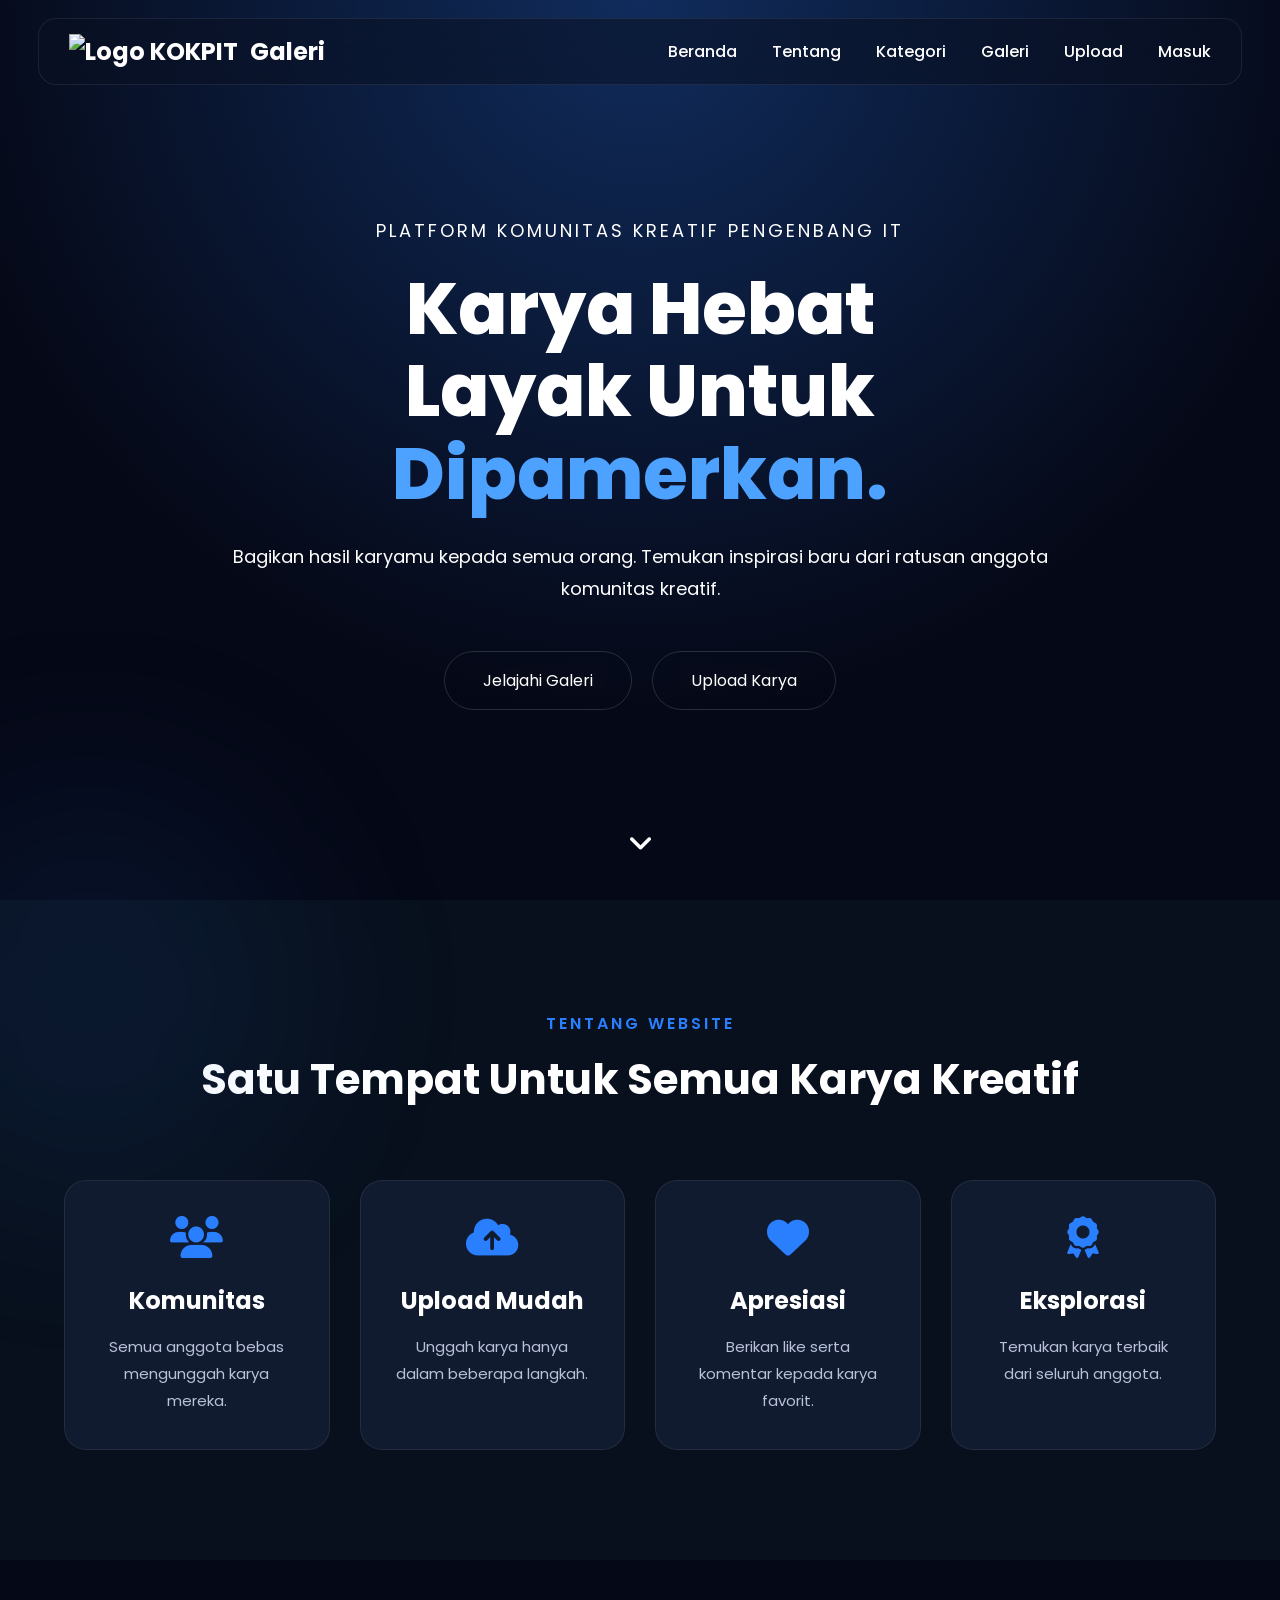
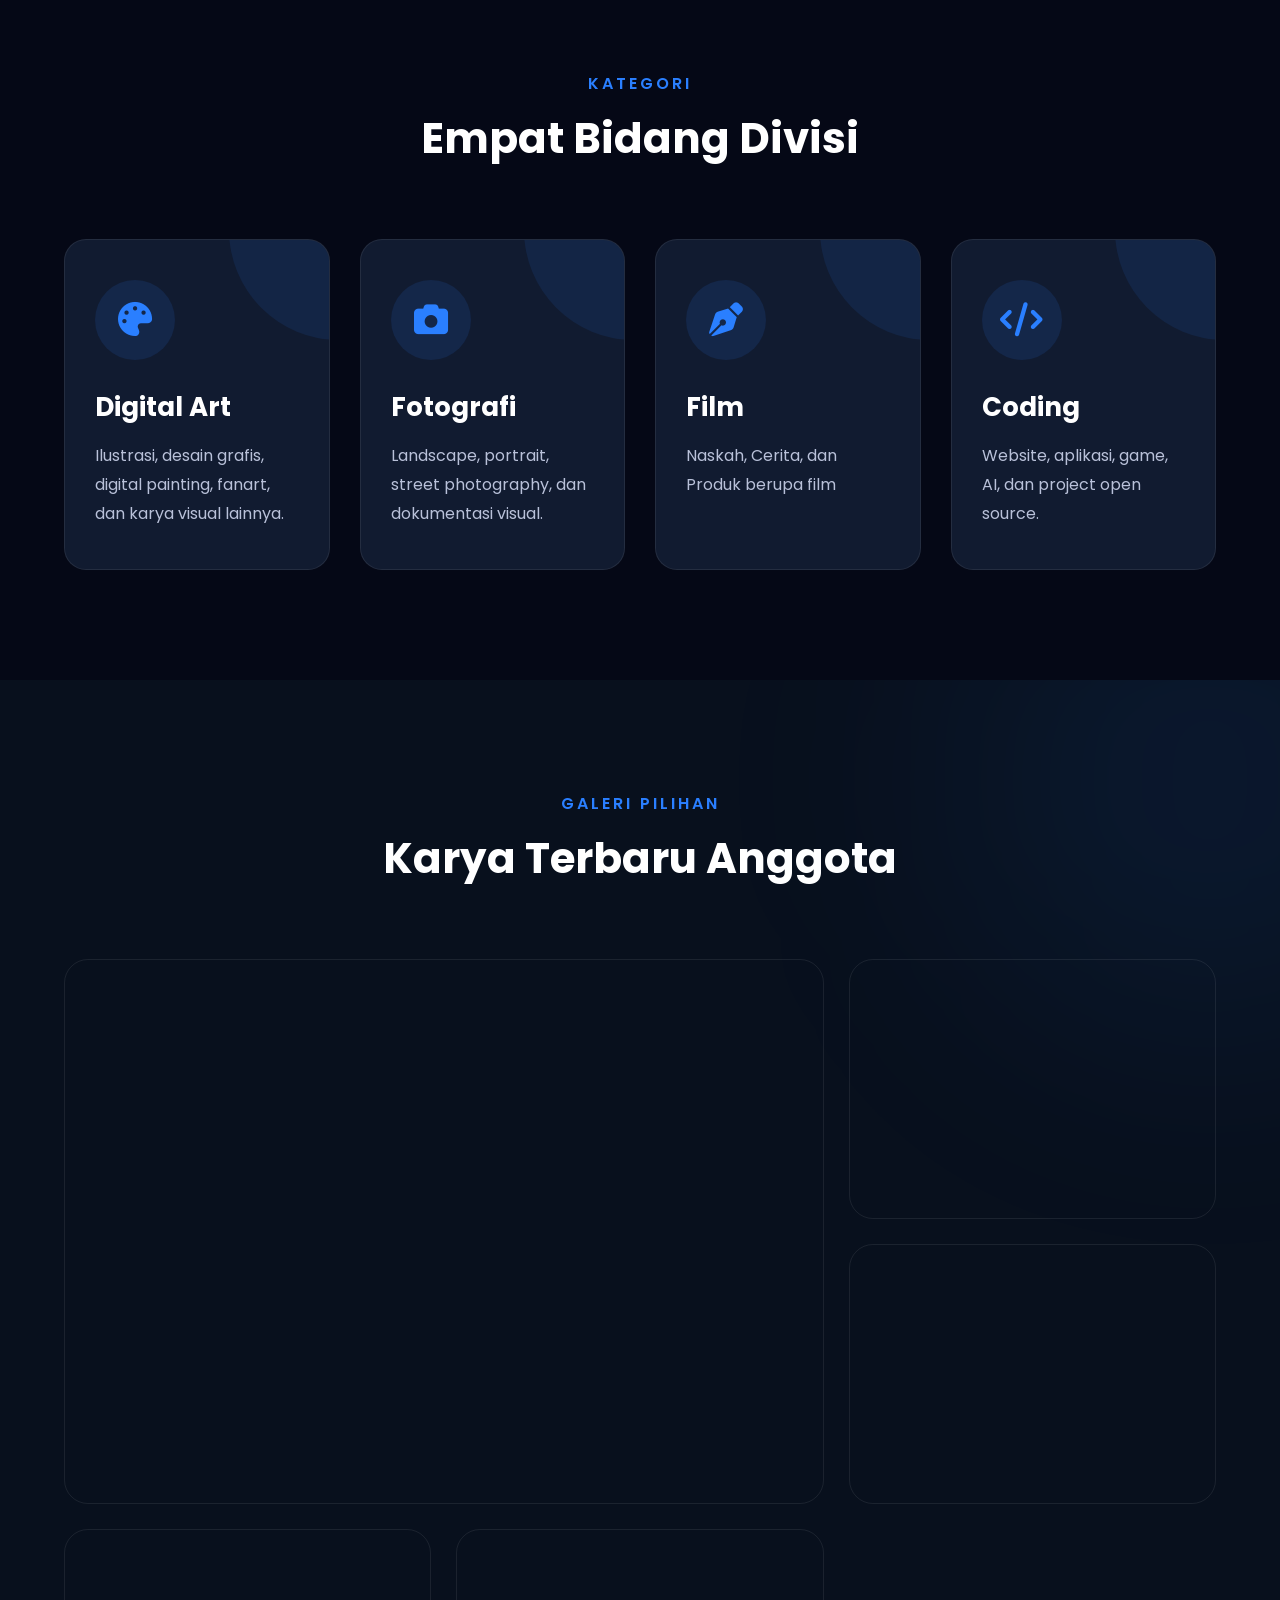
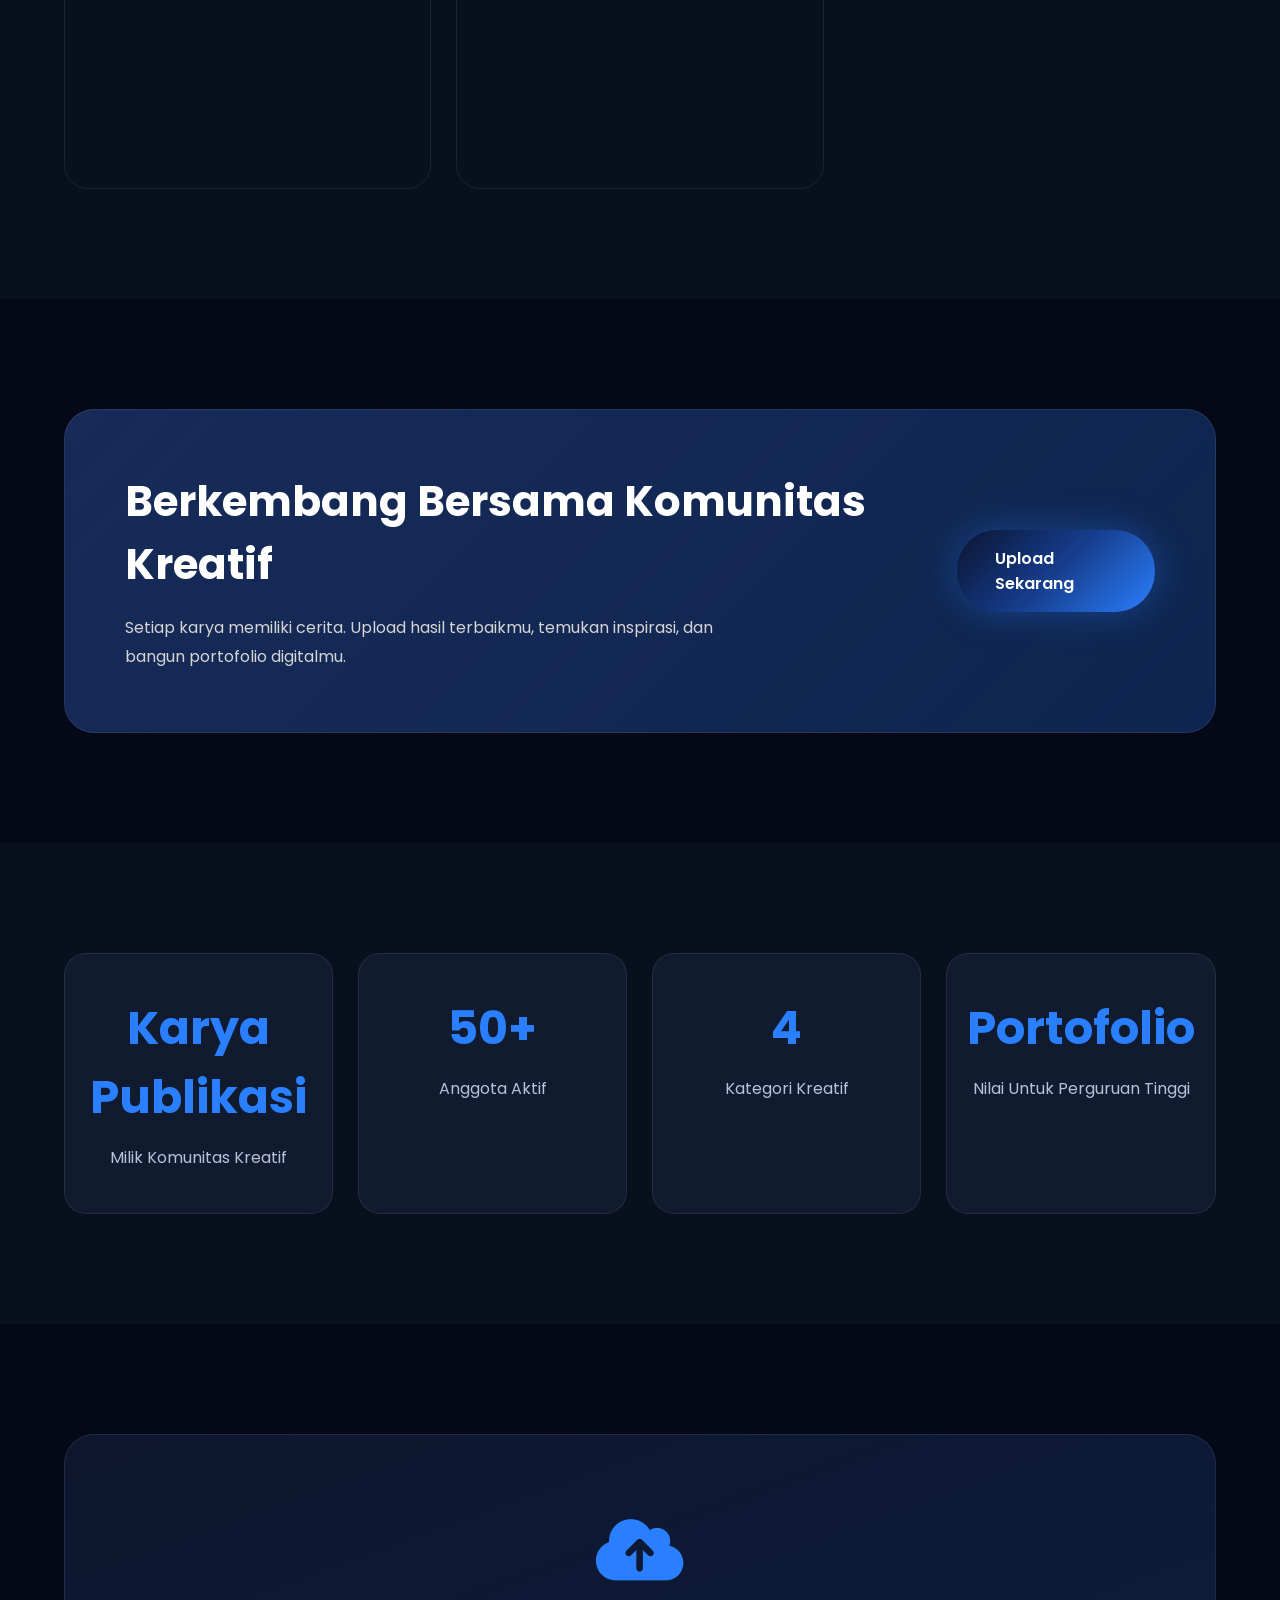
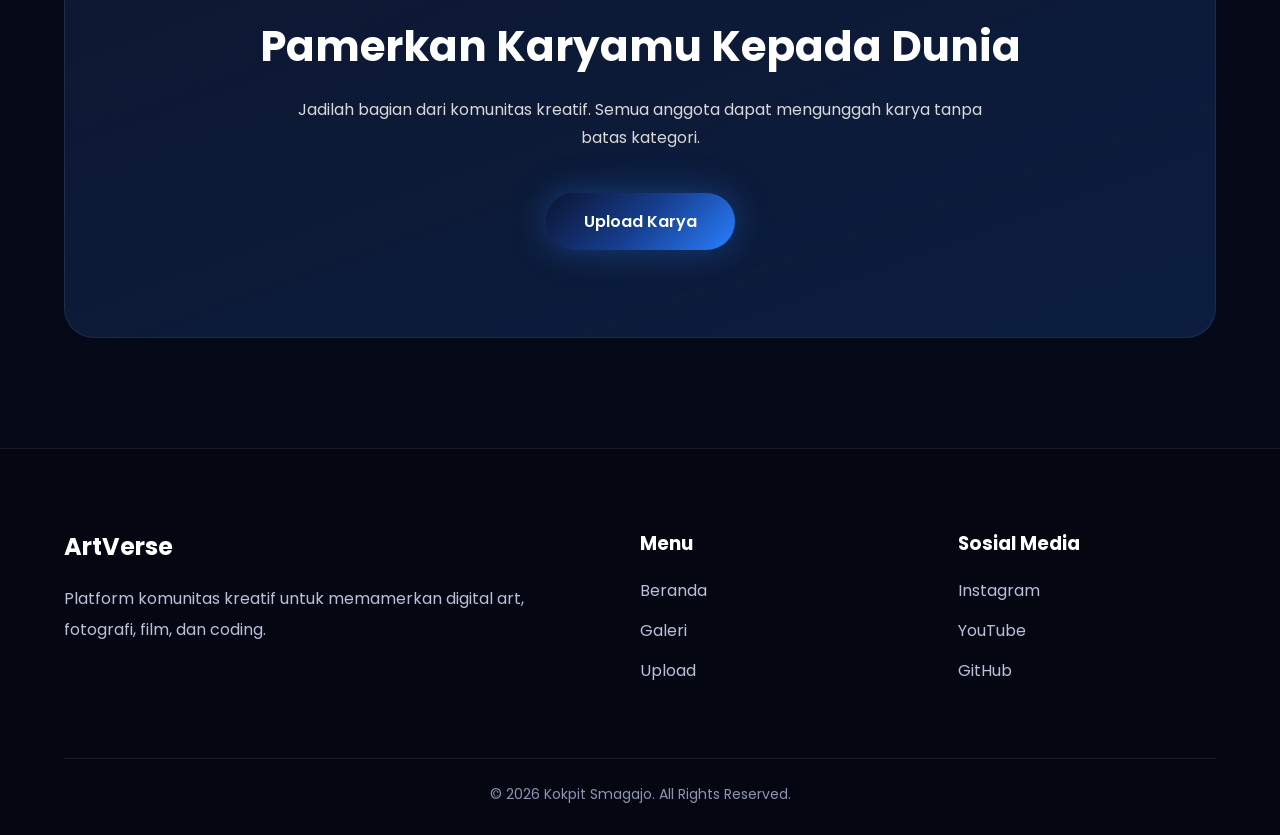
==== commit b6d528ca: "Update index.html" ====
--- a/index.html
+++ b/index.html
@@ -323,13 +323,13 @@
 
             <div class="gallery-item">
 
-                <img src="https://images.unsplash.com/photo-1498050108023-c5249f4df085?w=800">
+                <img src="Images/3731ef22-e36f-482f-8d76-91910e259a9e-removebg-preview.png">
 
                 <div class="gallery-overlay">
 
-                    <span>Pemrograman</span>
-
-                    <h3>Portfolio UI</h3>
+                    <span>Coding</span>
+
+                    <h3>Skin Roblox</h3>
 
                 </div>
 
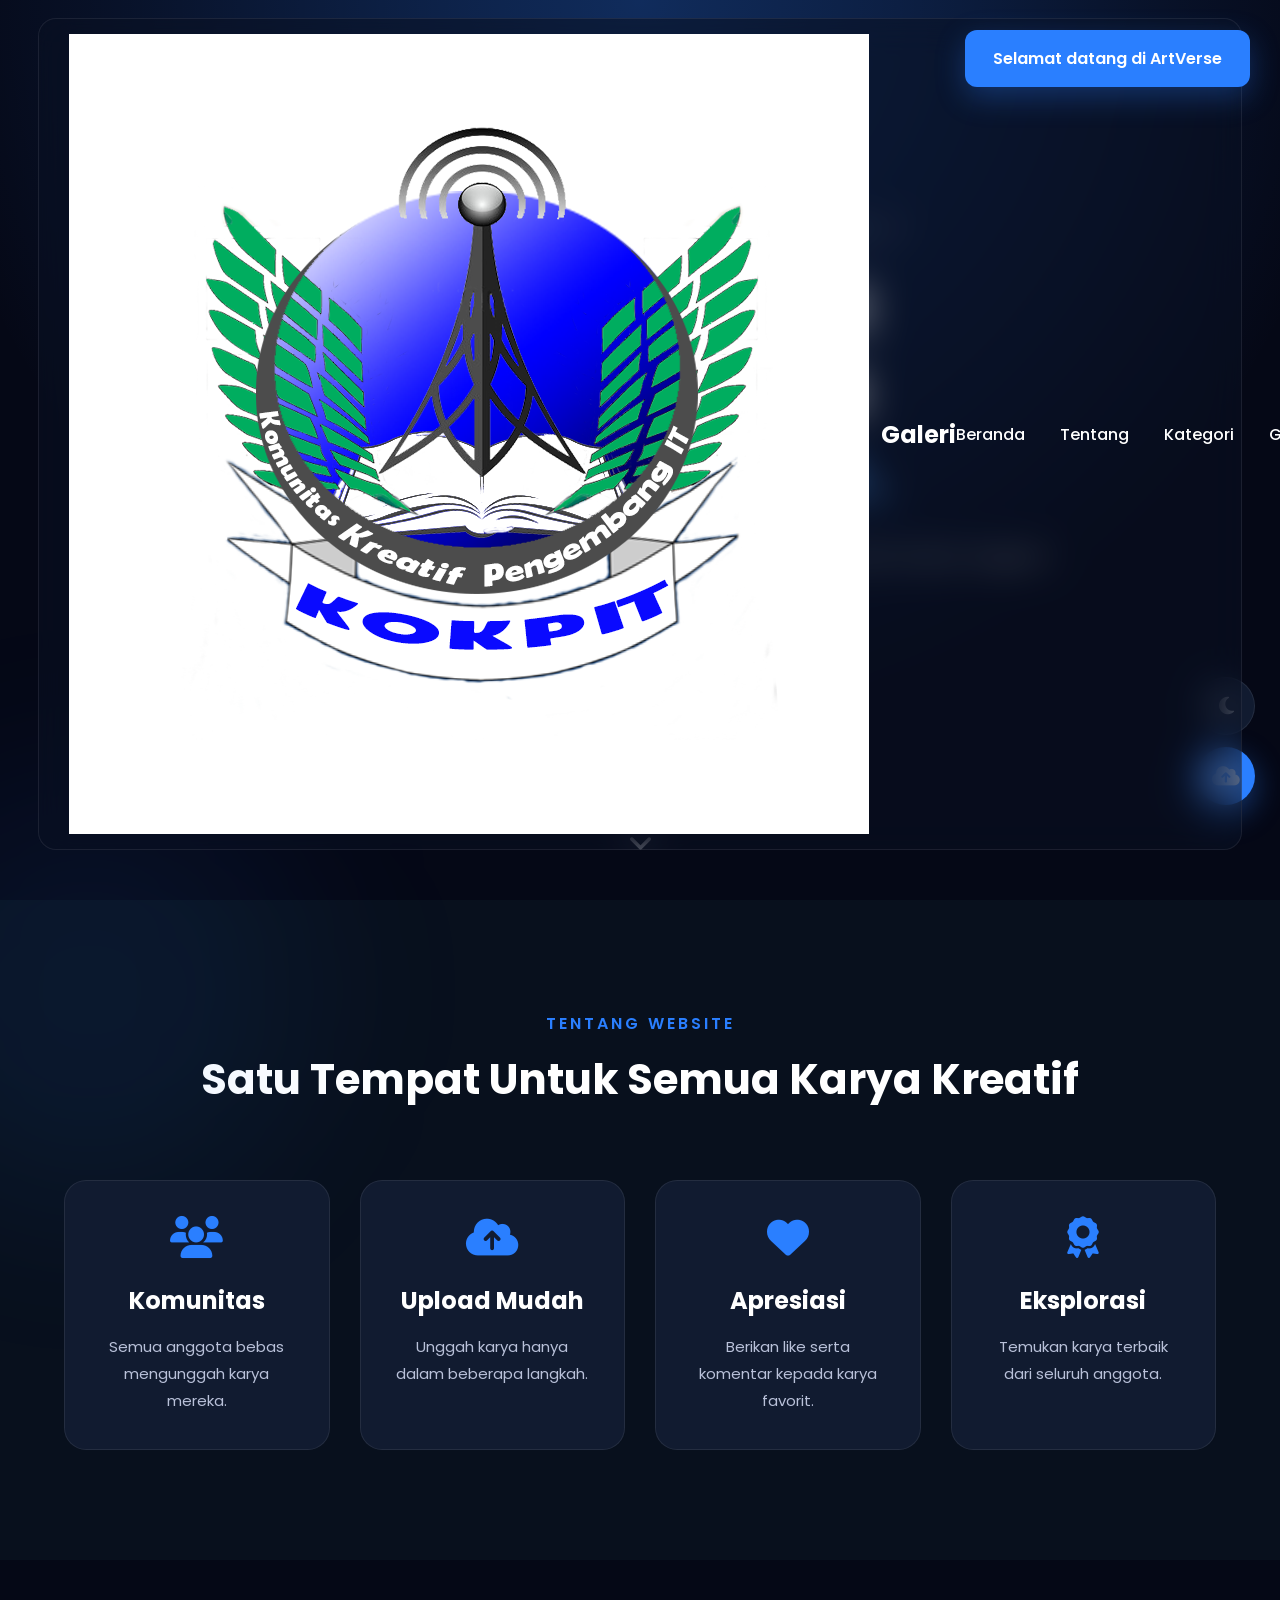
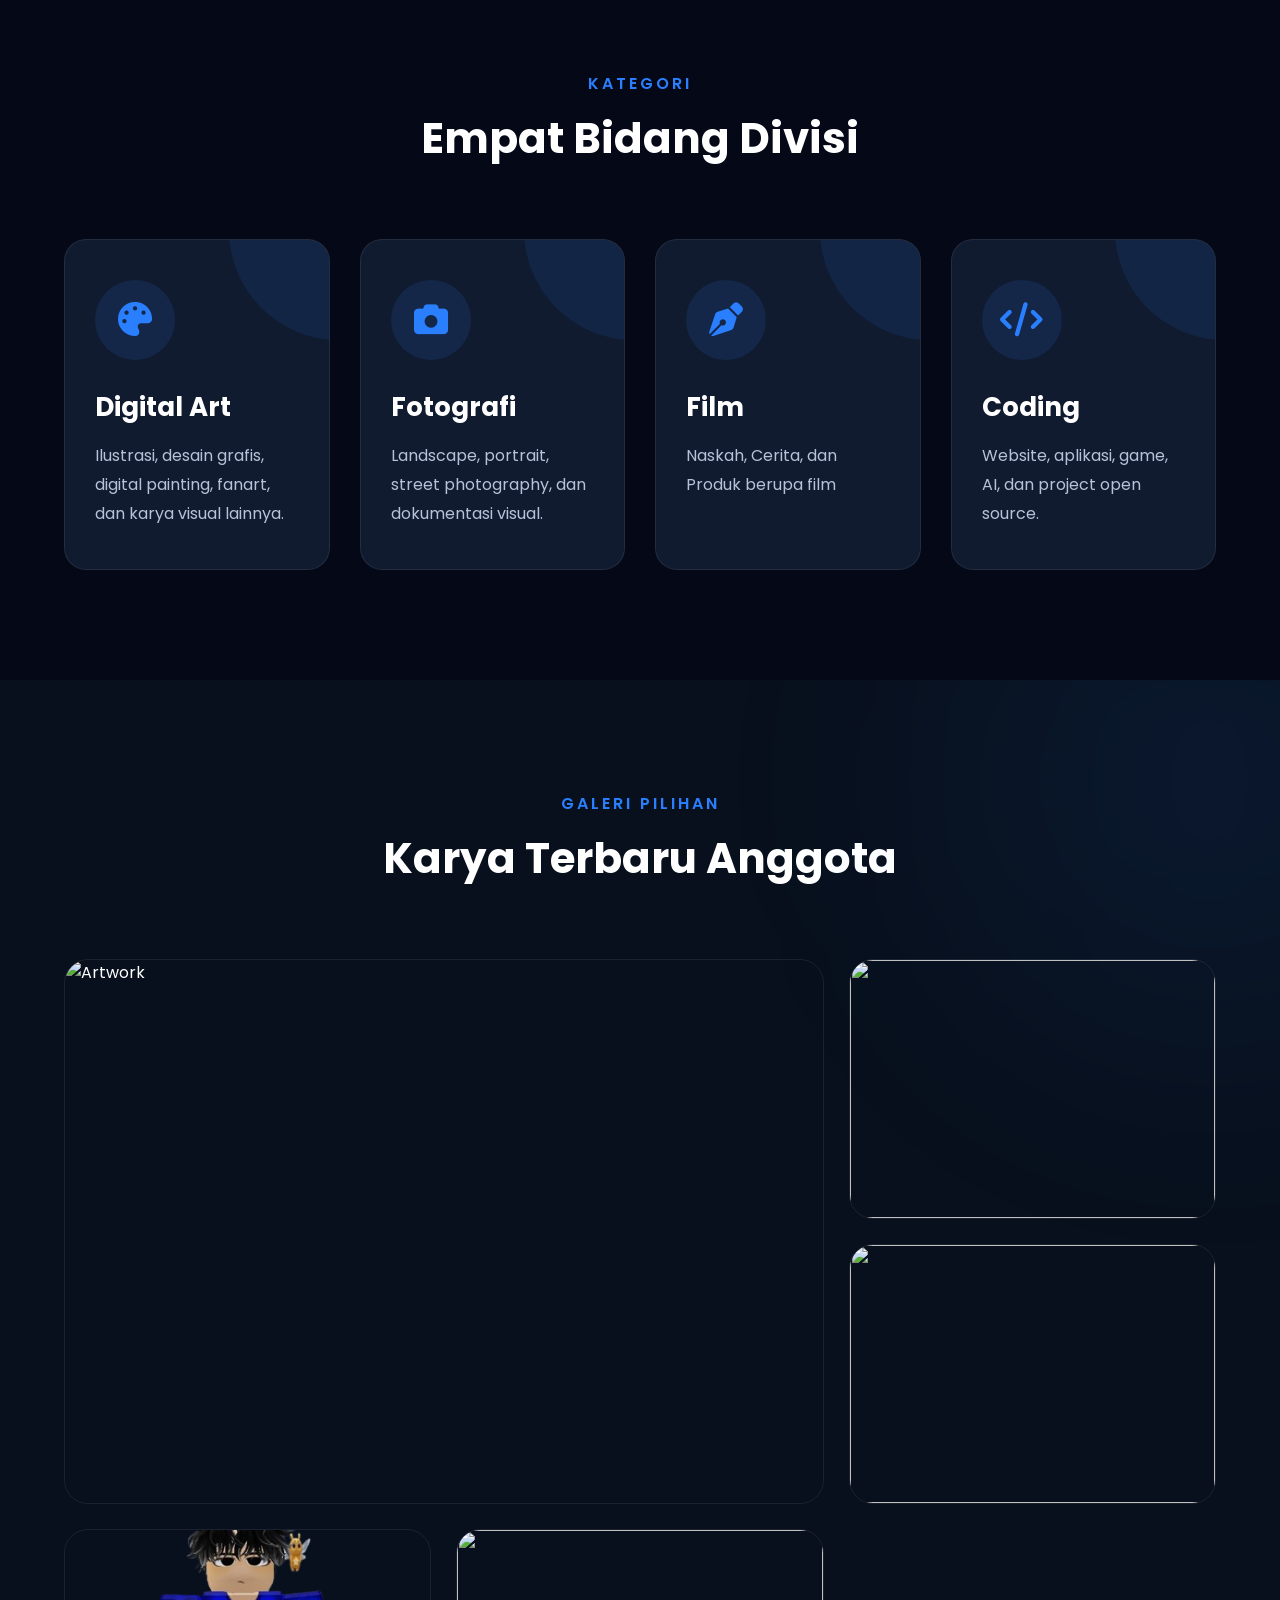
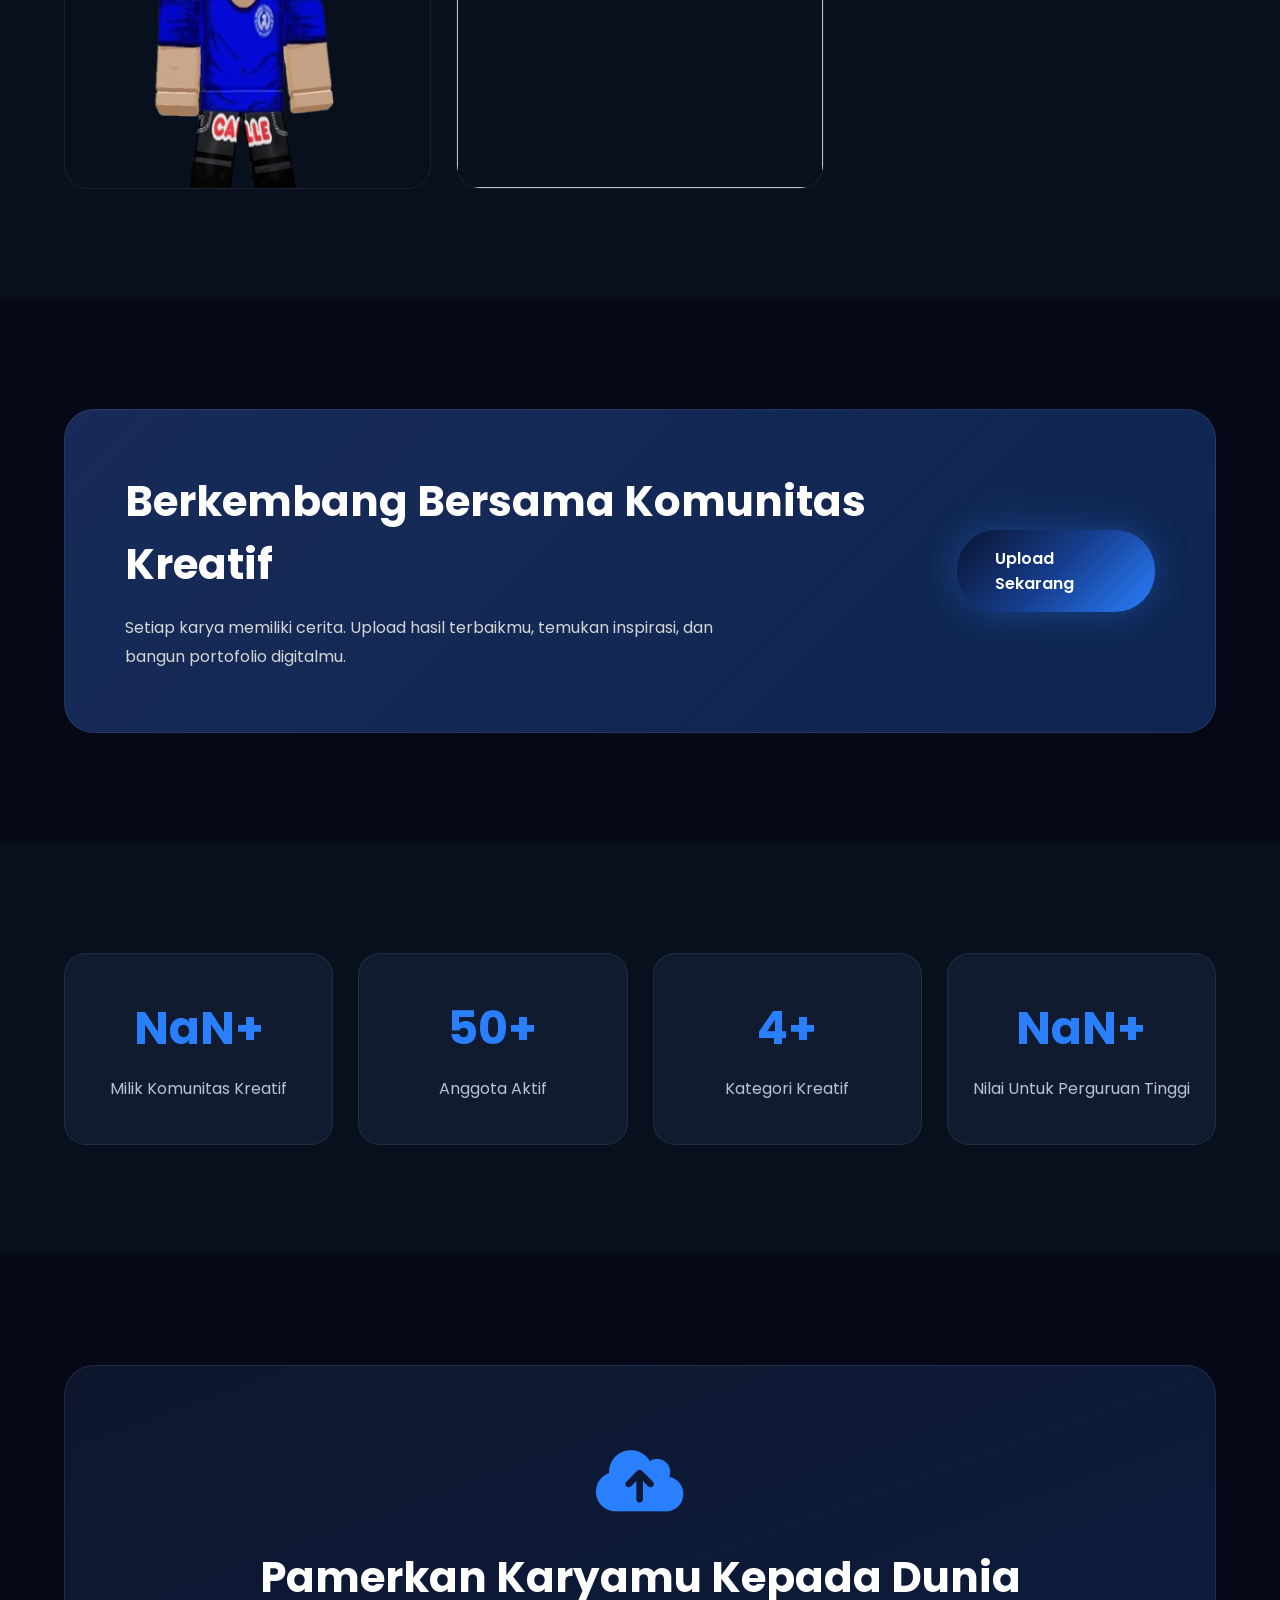
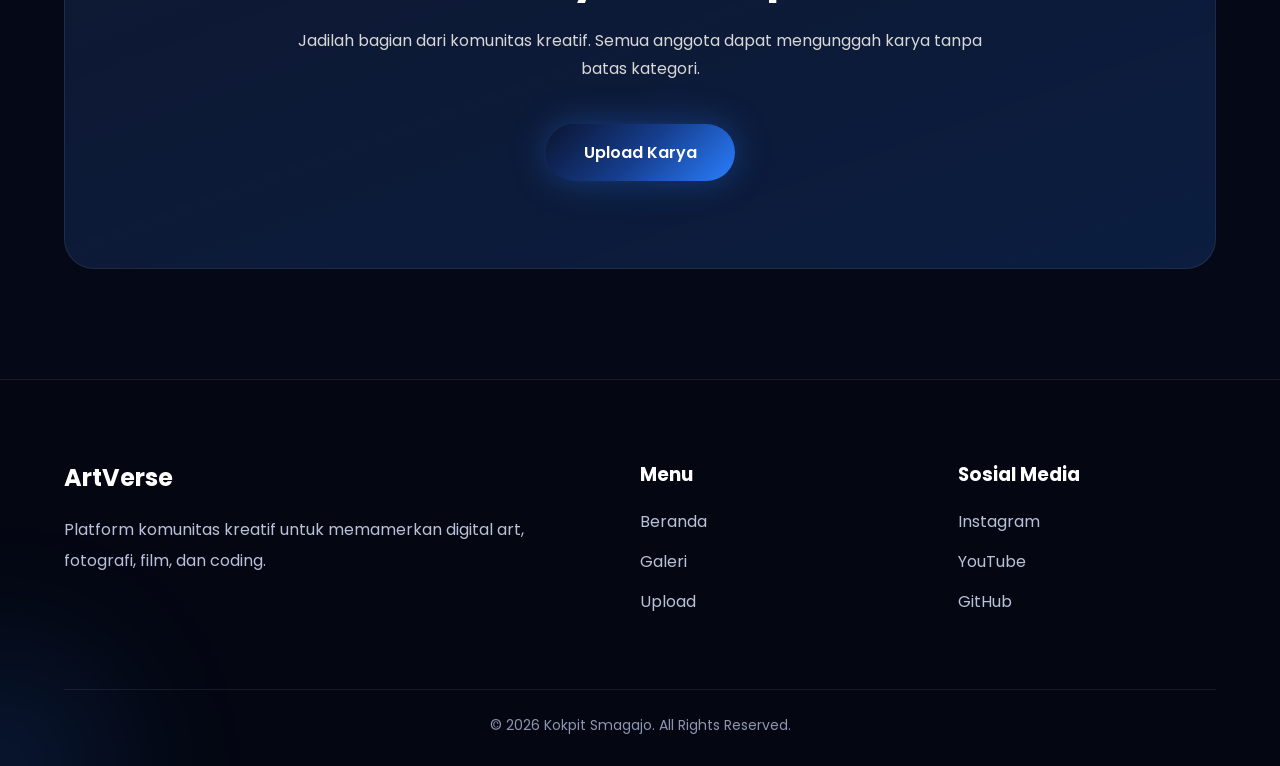
==== commit dcd3dd6a: "Update index.html" ====
--- a/index.html
+++ b/index.html
@@ -25,7 +25,7 @@
         <nav class="navbar">
 
             <div class="logo">
-        <img src="New folder/465280963_8845002515522963_4299052047333049489_n.png" alt="Logo KOKPIT" class="logo-img">
+        <img src="Images/465280963_8845002515522963_4299052047333049489_n.png" alt="Logo KOKPIT" class="logo-img">
         <span>Galeri</span>
             </div>
 
@@ -552,7 +552,7 @@
 
 </footer>
 
-<script src="js/script.js"></script>
+<script src="script.js"></script>
 
 </body>
 </html>
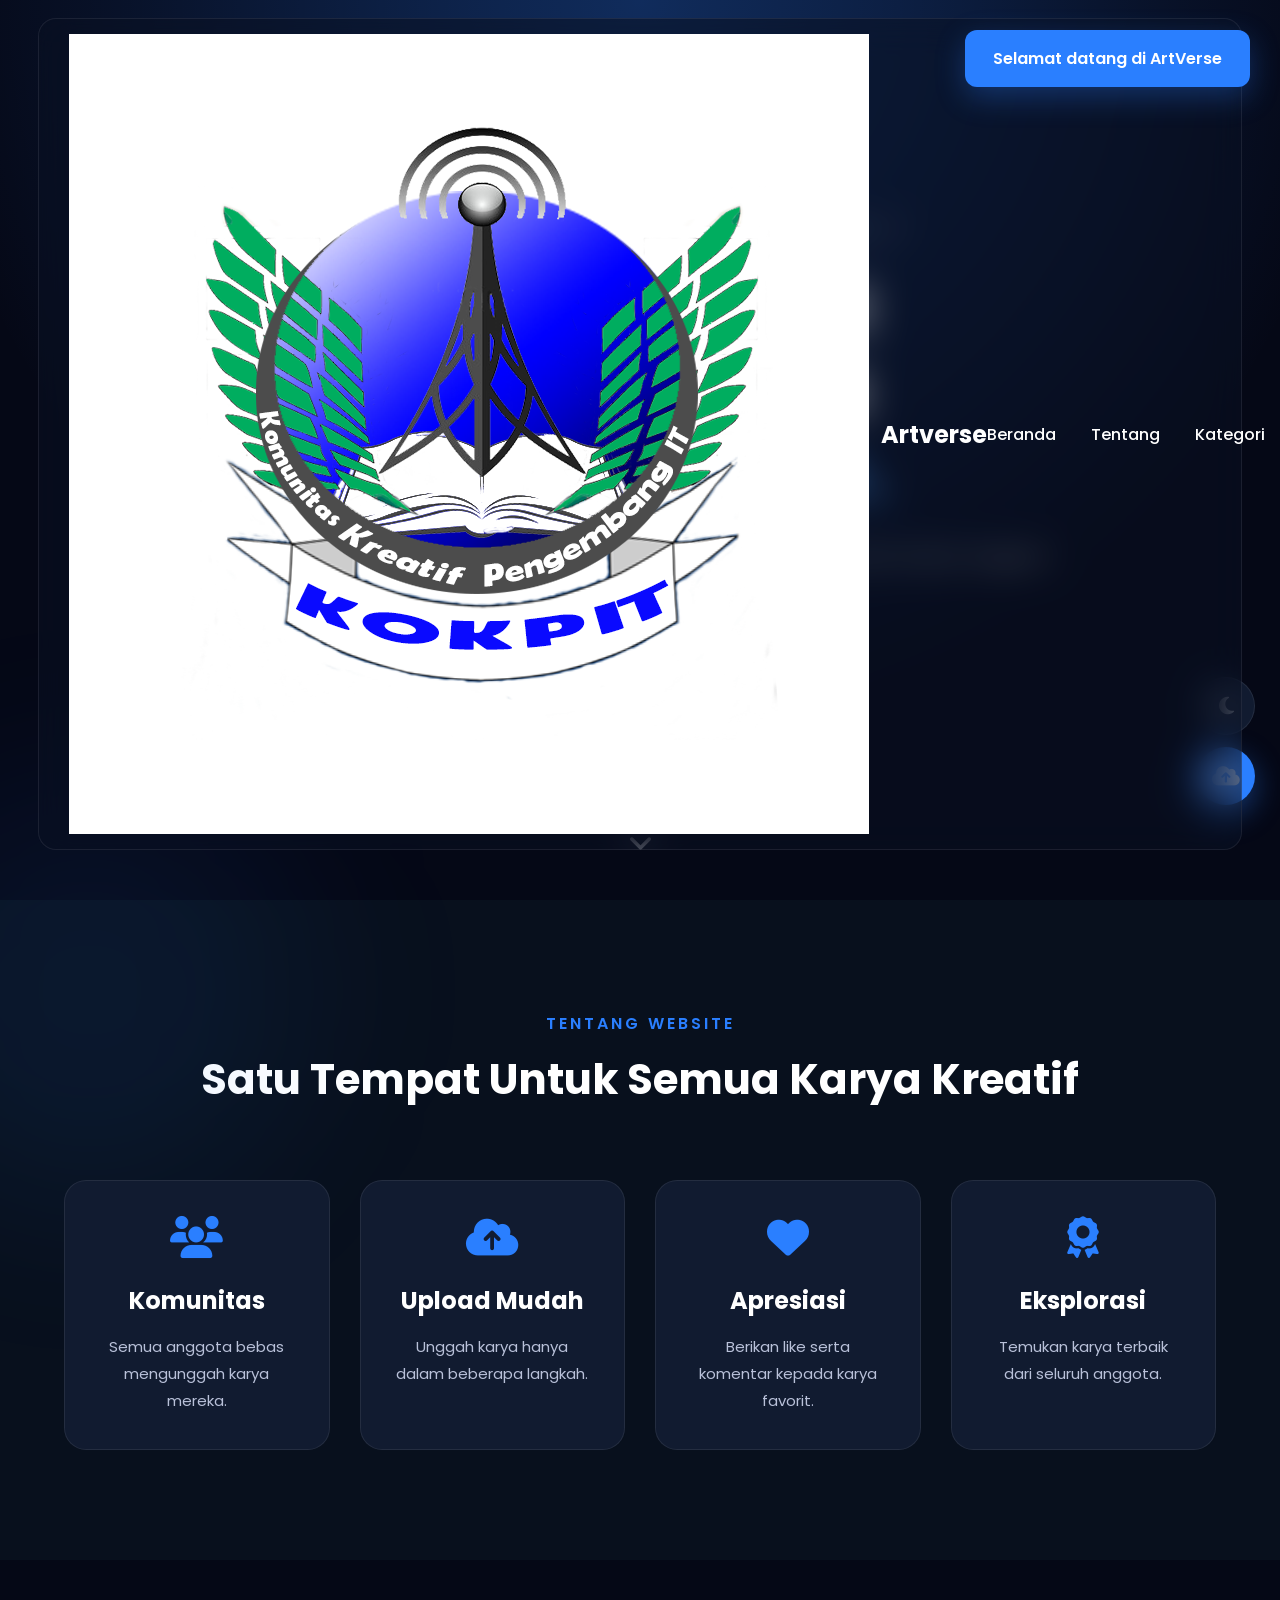
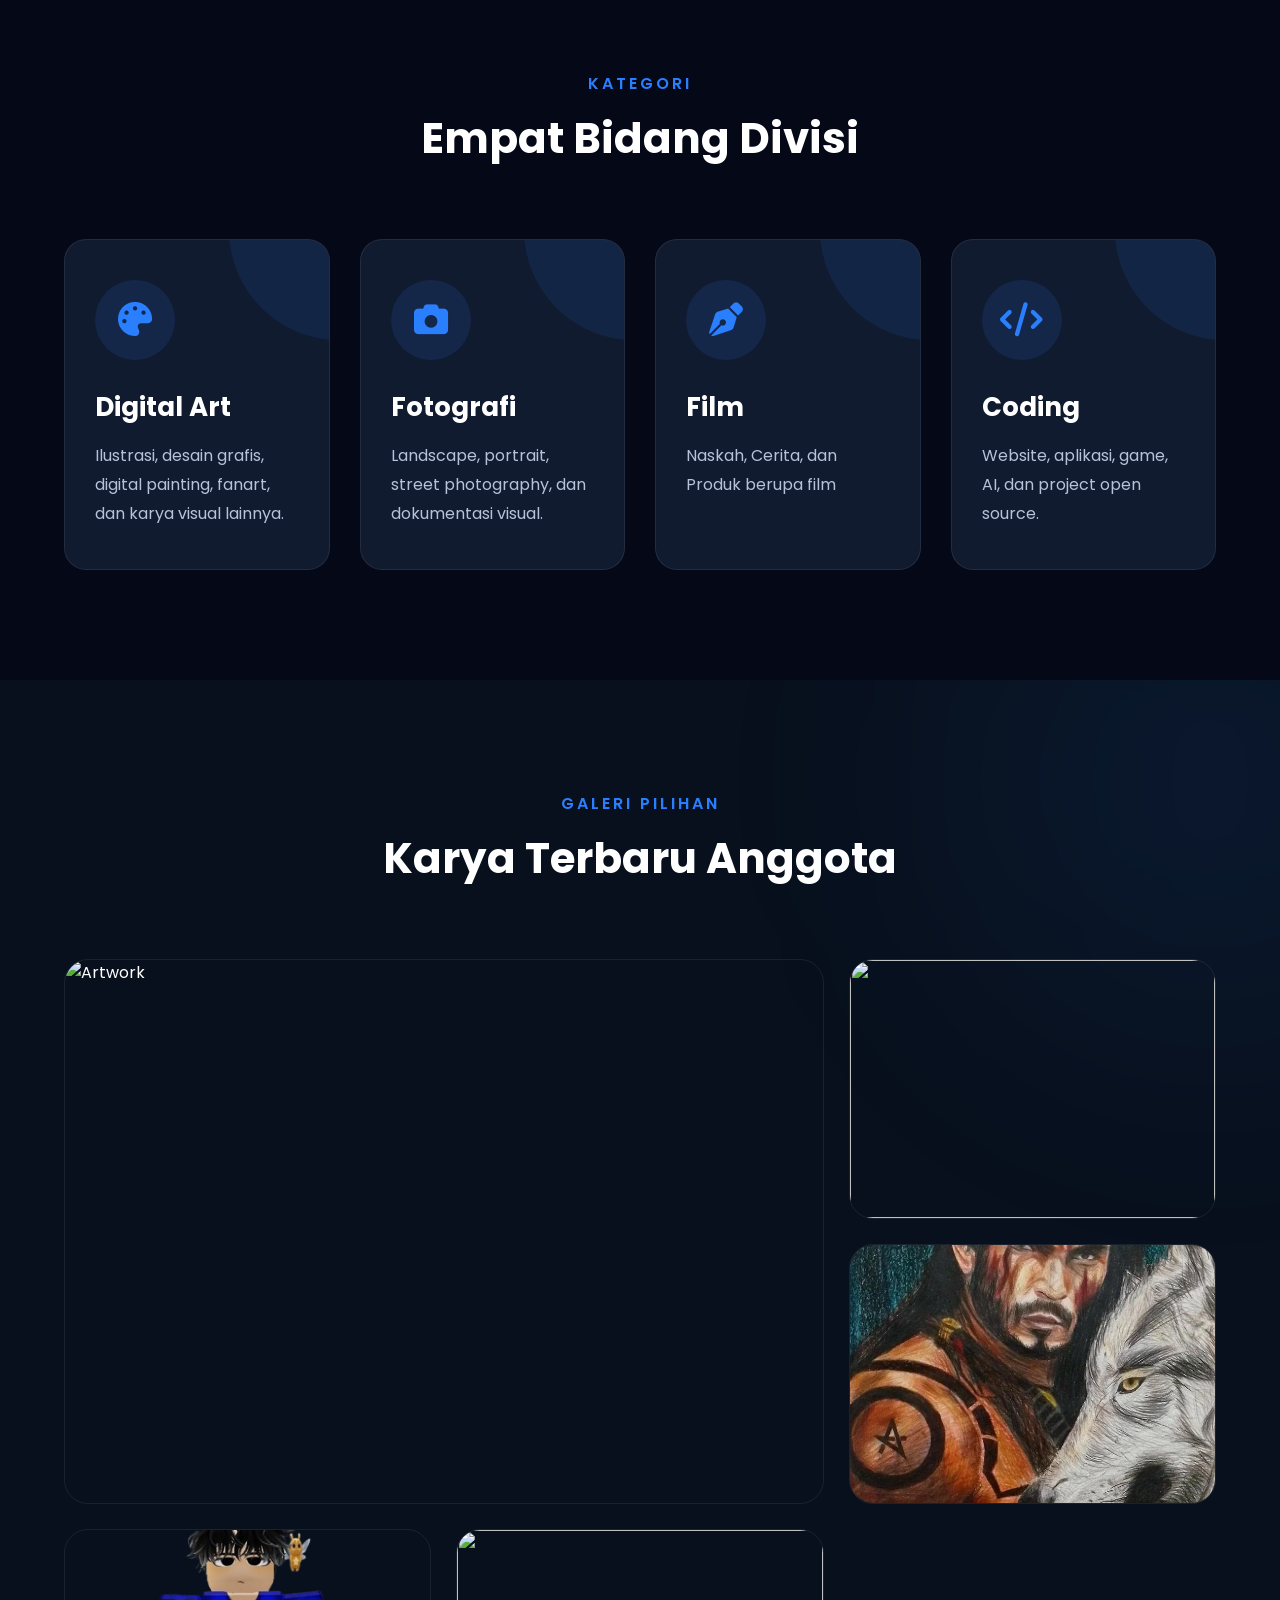
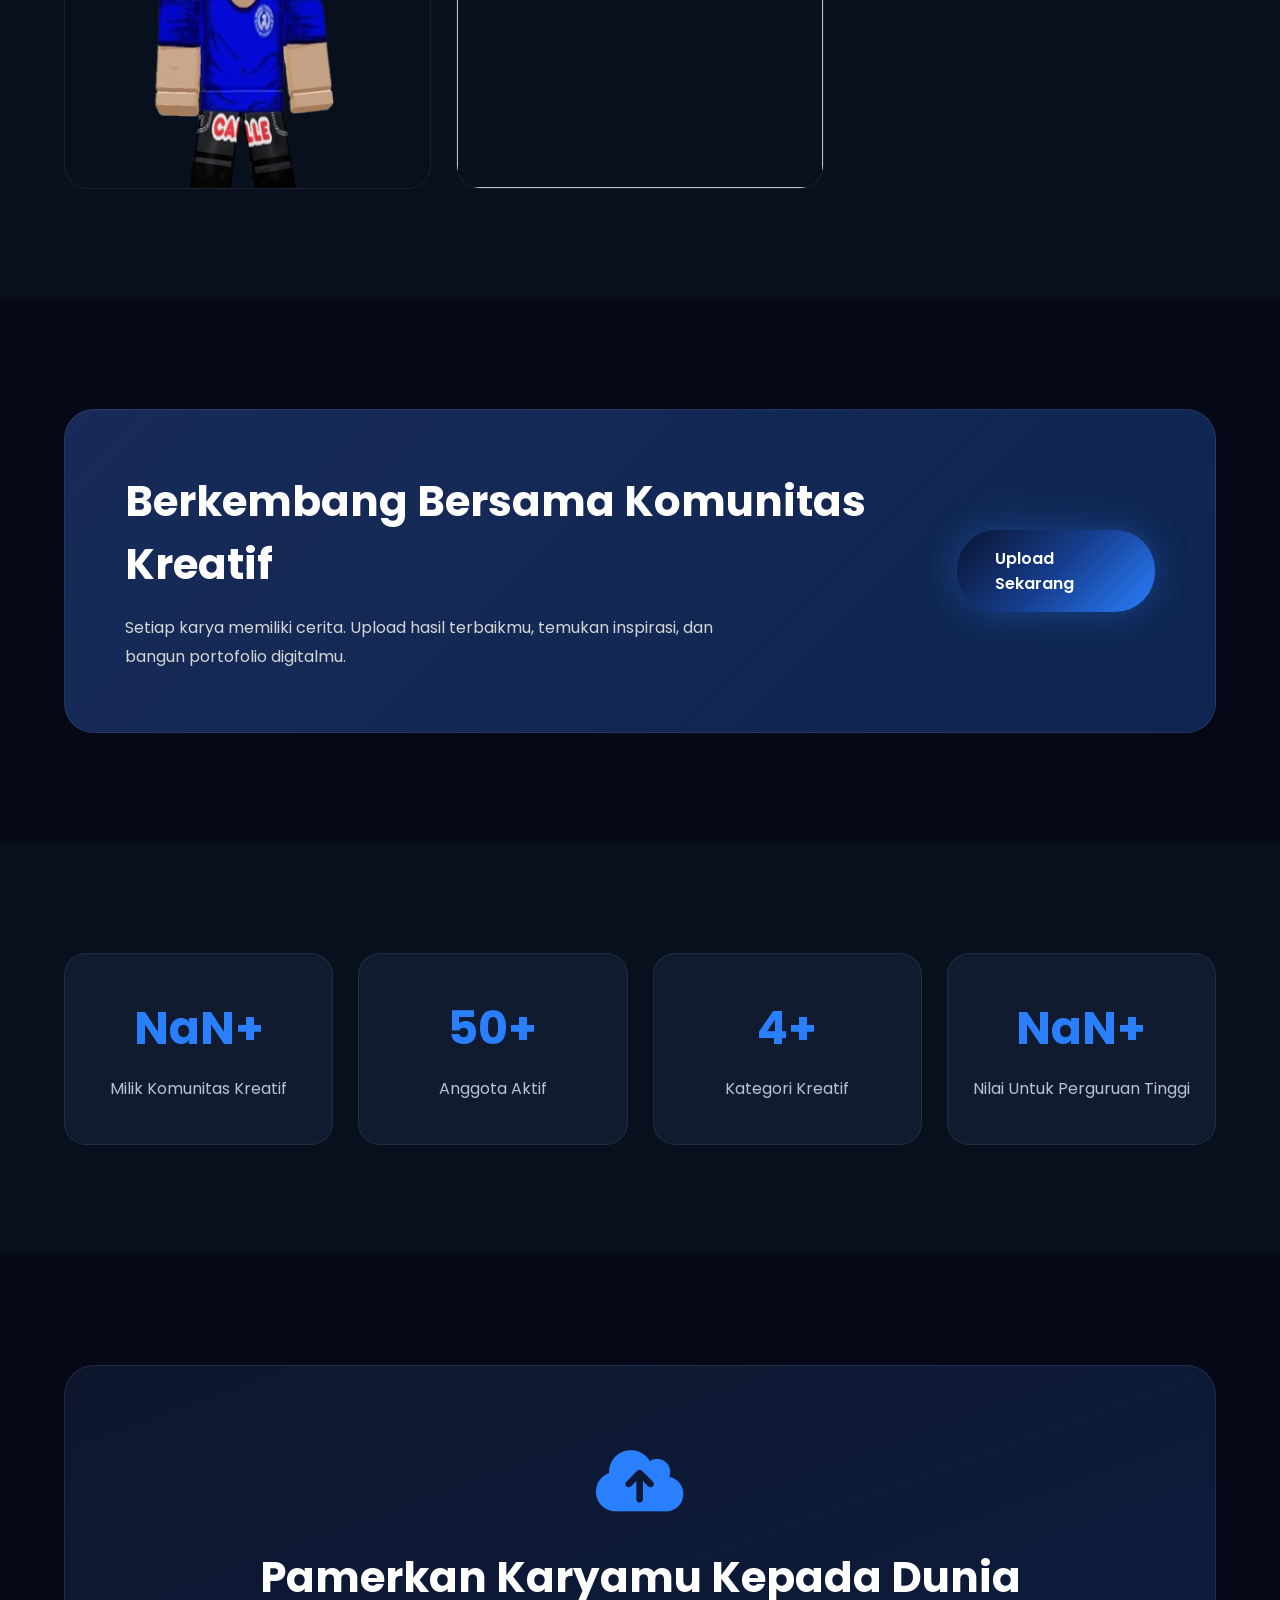
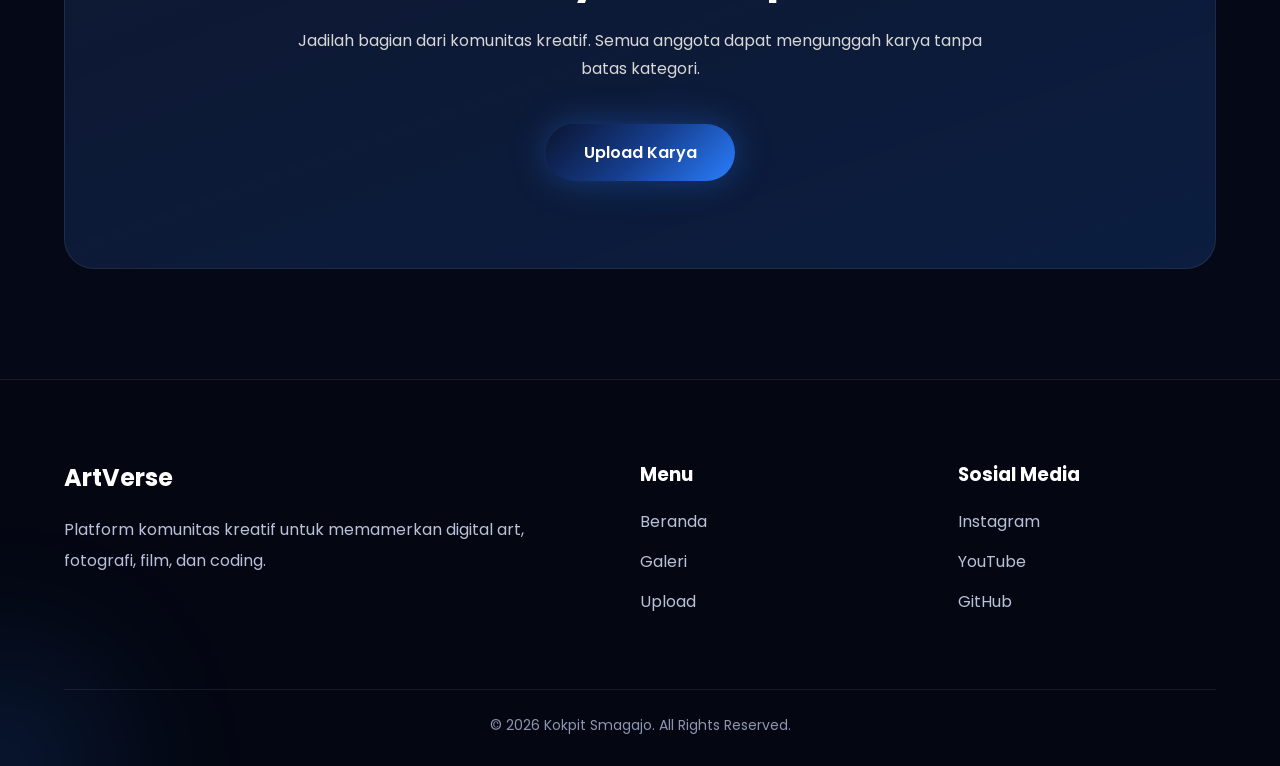
==== commit 92779322: "Update gallery and navigation labels in index.html" ====
--- a/index.html
+++ b/index.html
@@ -26,7 +26,7 @@
 
             <div class="logo">
         <img src="Images/465280963_8845002515522963_4299052047333049489_n.png" alt="Logo KOKPIT" class="logo-img">
-        <span>Galeri</span>
+        <span>Artverse</span>
             </div>
 
             <ul class="nav-links">
@@ -309,13 +309,13 @@
 
             <div class="gallery-item">
 
-                <img src="https://images.unsplash.com/photo-1500530855697-b586d89ba3ee?w=800">
+                <img src="Images/WhatsApp Image 2026-07-06 at 12.41.50.jpeg">
 
                 <div class="gallery-overlay">
 
-                    <span>Fotografi</span>
-
-                    <h3>Nature</h3>
+                    <span>Digital Art</span>
+
+                    <h3>Mythic</h3>
 
                 </div>
 
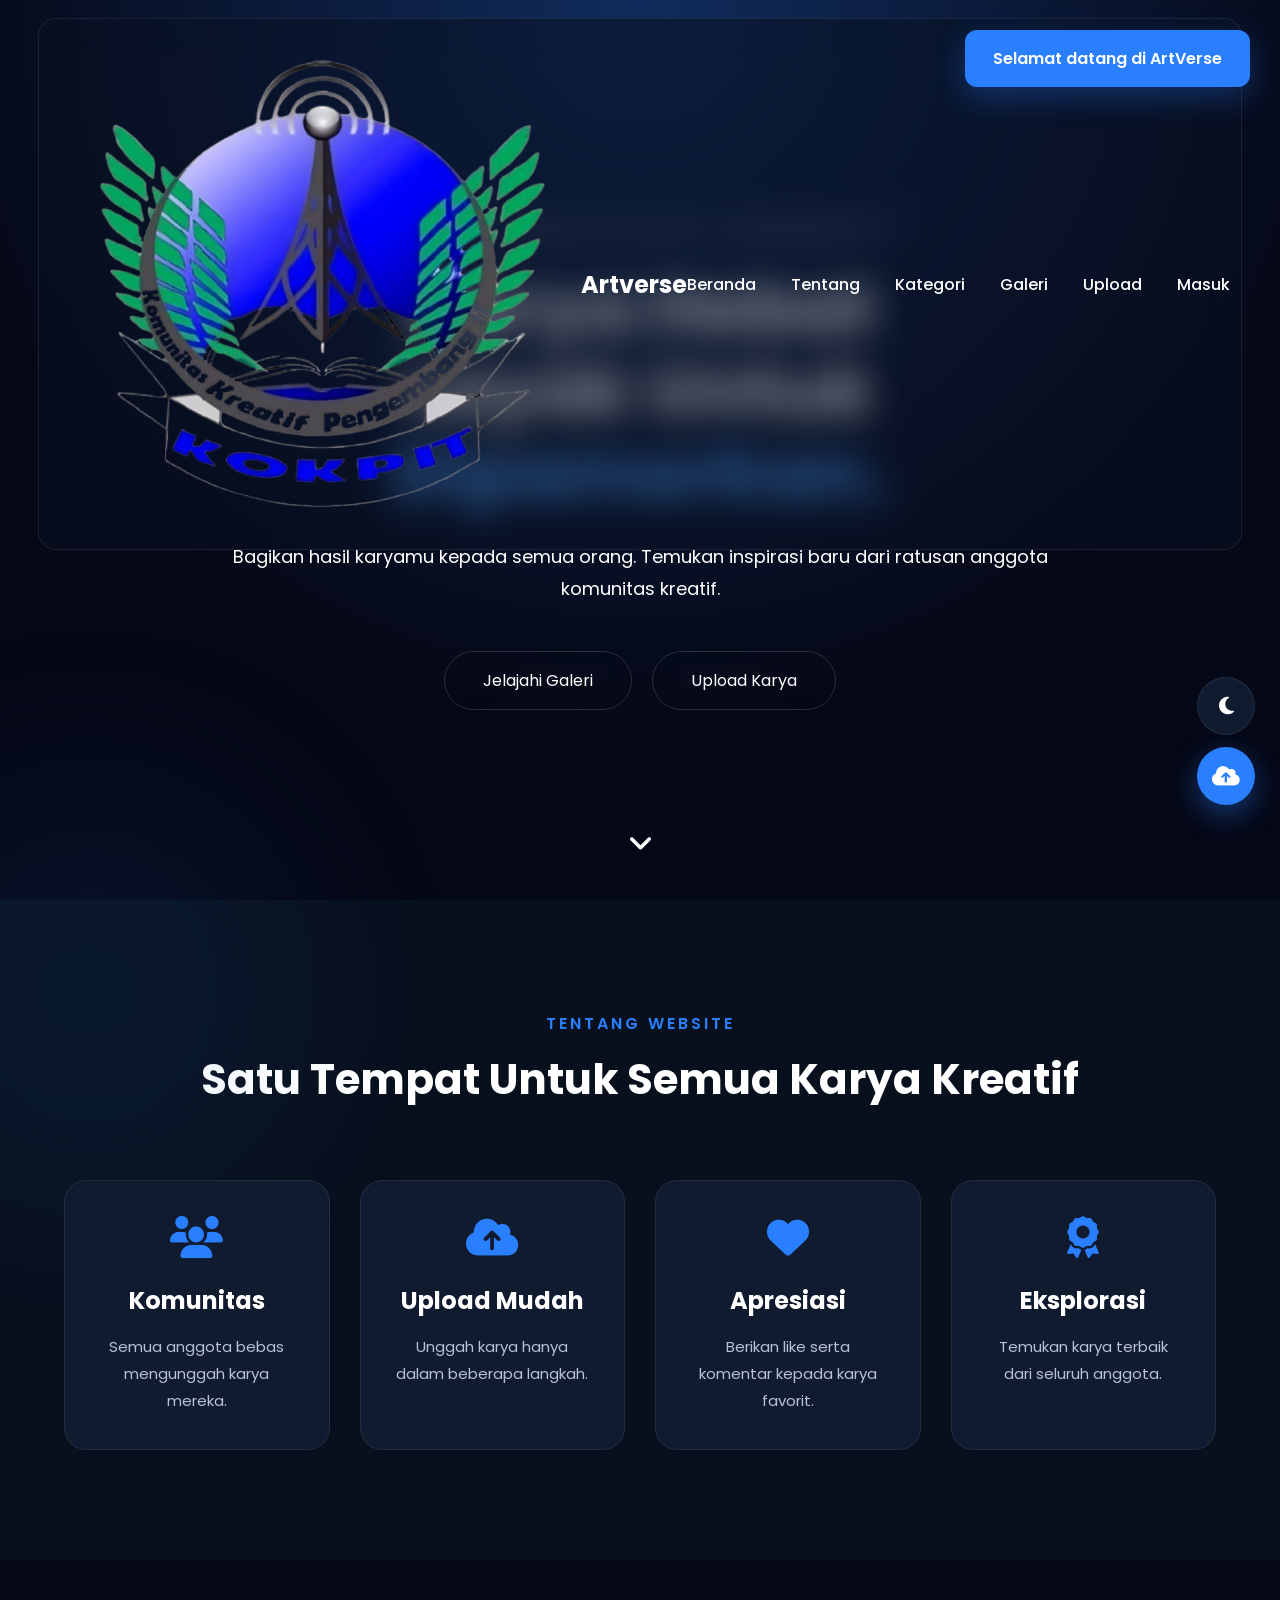
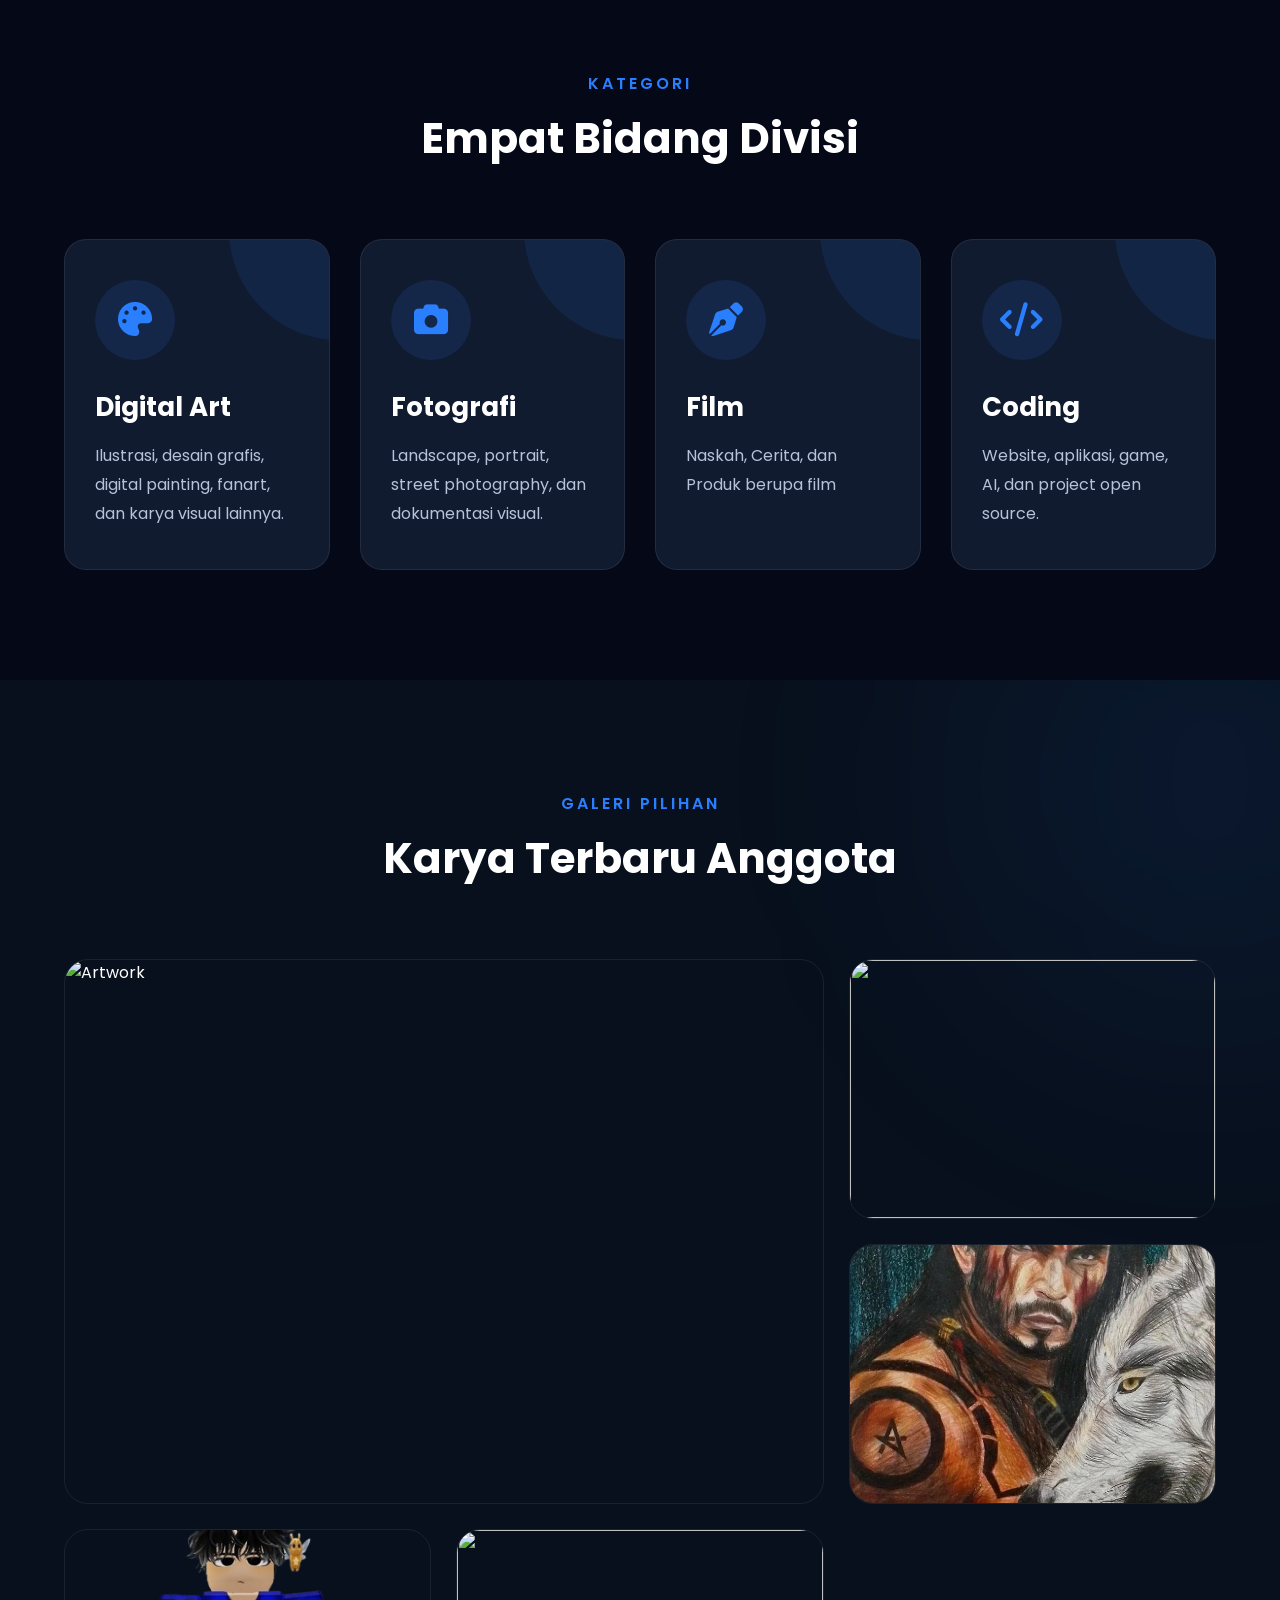
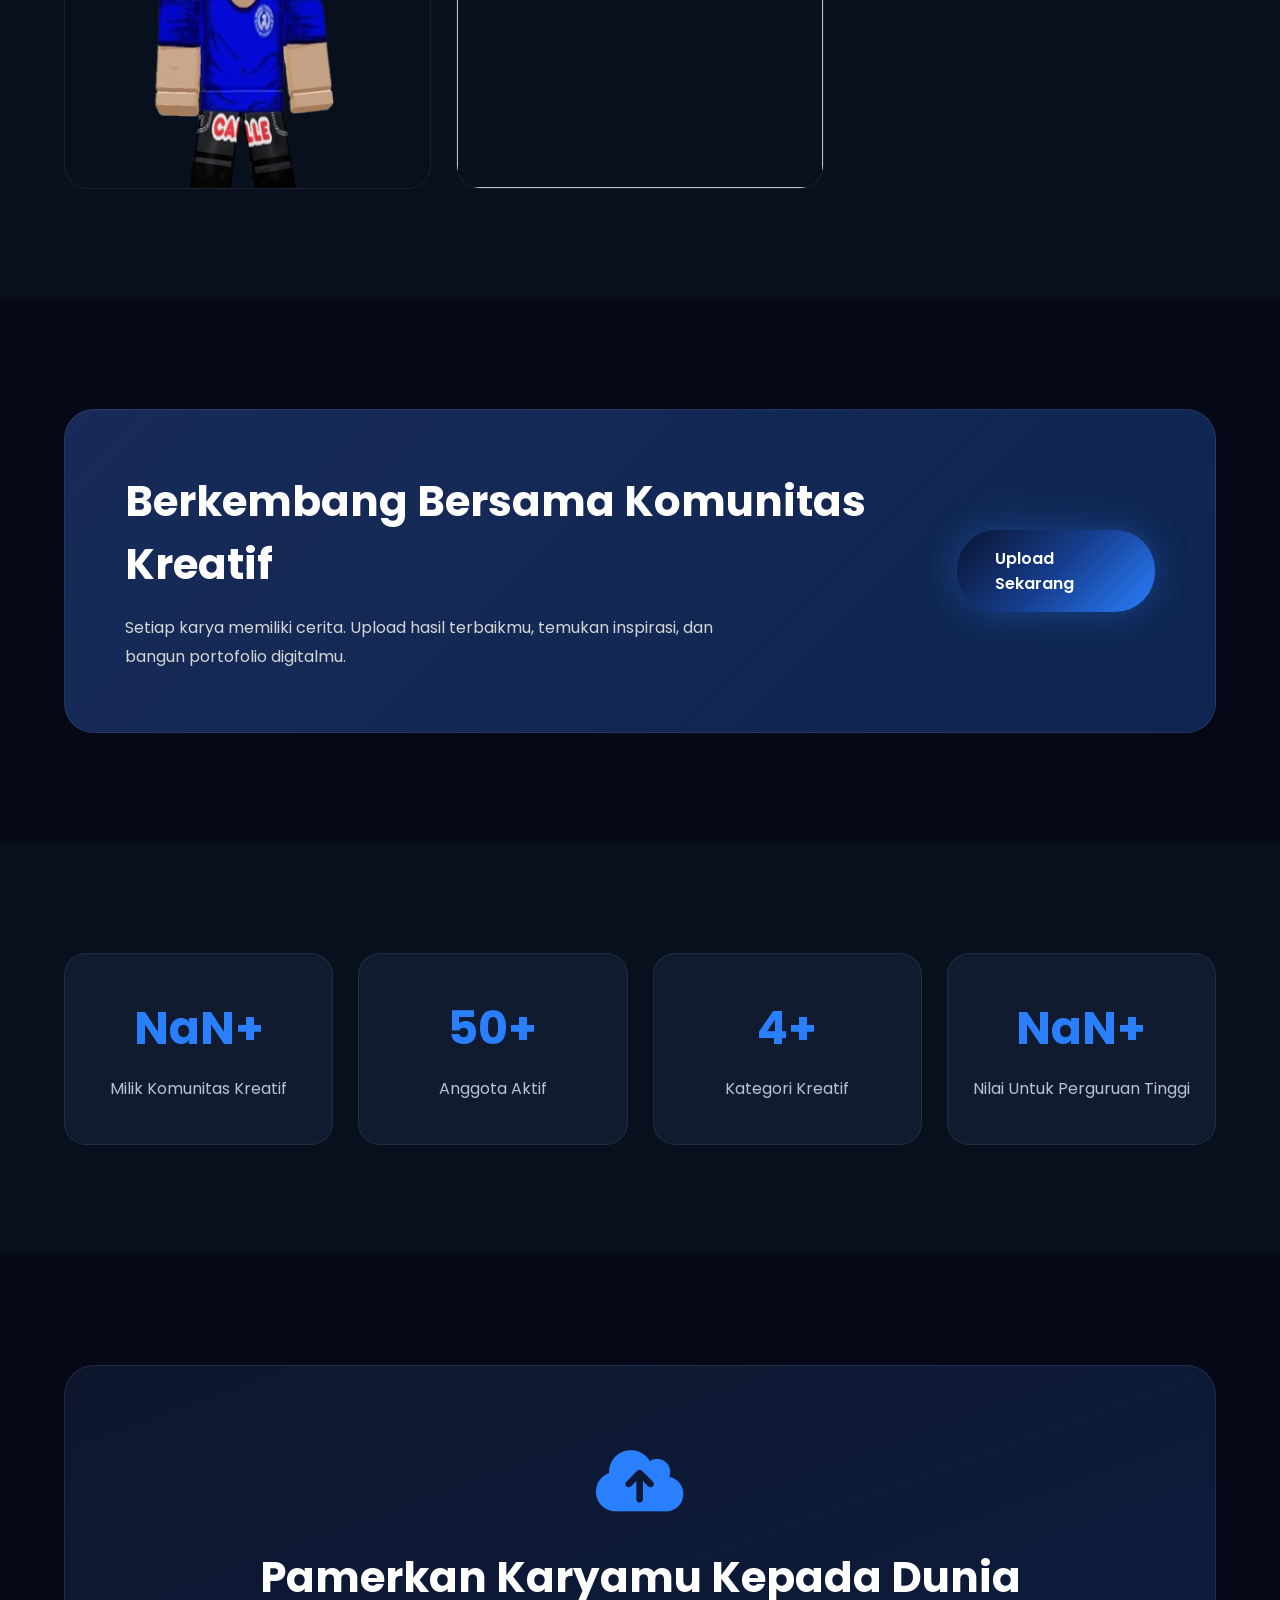
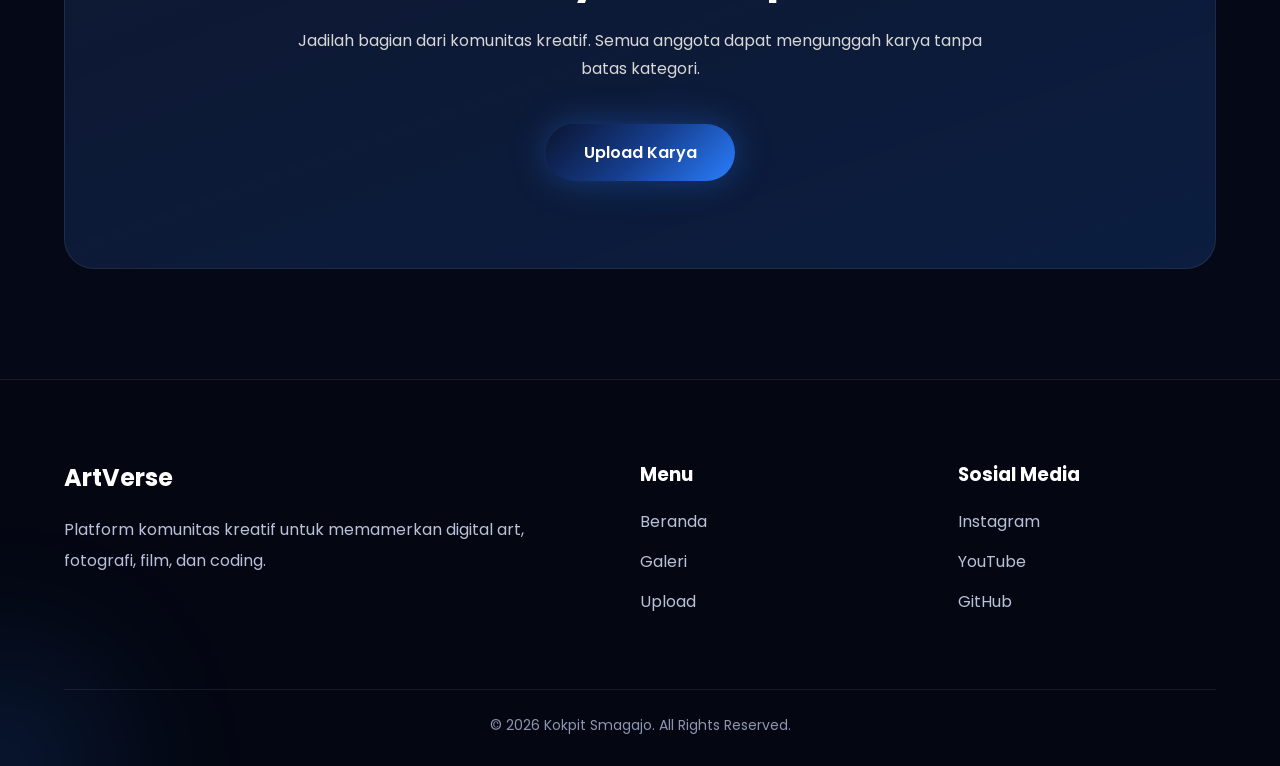
==== commit d1fb8de4: "Update logo image and clean up Digital Art section Replaced logo image and removed artist section fr" ====
--- a/index.html
+++ b/index.html
@@ -25,7 +25,7 @@
         <nav class="navbar">
 
             <div class="logo">
-        <img src="Images/465280963_8845002515522963_4299052047333049489_n.png" alt="Logo KOKPIT" class="logo-img">
+        <img src="Images/231176-removebg-preview.png" alt="Logo KOKPIT" class="logo-img">
         <span>Artverse</span>
             </div>
 
@@ -272,22 +272,14 @@
 
             <div class="gallery-item large">
 
-                <img src="https://photos.app.goo.gl/xWSsZ8e3NME8YSmM8"
+                <img src="Images/IMG-20260706-WA0112.jpg"
                     alt="Artwork">
 
                 <div class="gallery-overlay">
 
                     <span>Digital Art</span>
 
-                    <h3>Asror</h3>
-
-                    <div class="artist">
-
-                        <img src="https://photos.app.goo.gl/xWSsZ8e3NME8YSmM8">
-
-                        <p>Digital Art</p>
-
-                    </div>
+                    <h3>Duality</h3>
 
                 </div>
 
@@ -295,13 +287,13 @@
 
             <div class="gallery-item">
 
-                <img src="">
+                <img src="Images/Poster Film_Moh. Althafaro_SMA Negeri 3 Jombang_Kabupaten Jombang_Jawa Timur (1).png">
 
                 <div class="gallery-overlay">
 
-                    <span>Fotografi</span>
-
-                    <h3>Blue Night</h3>
+                    <span>Film</span>
+
+                    <h3>A i u e o</h3>
 
                 </div>
 
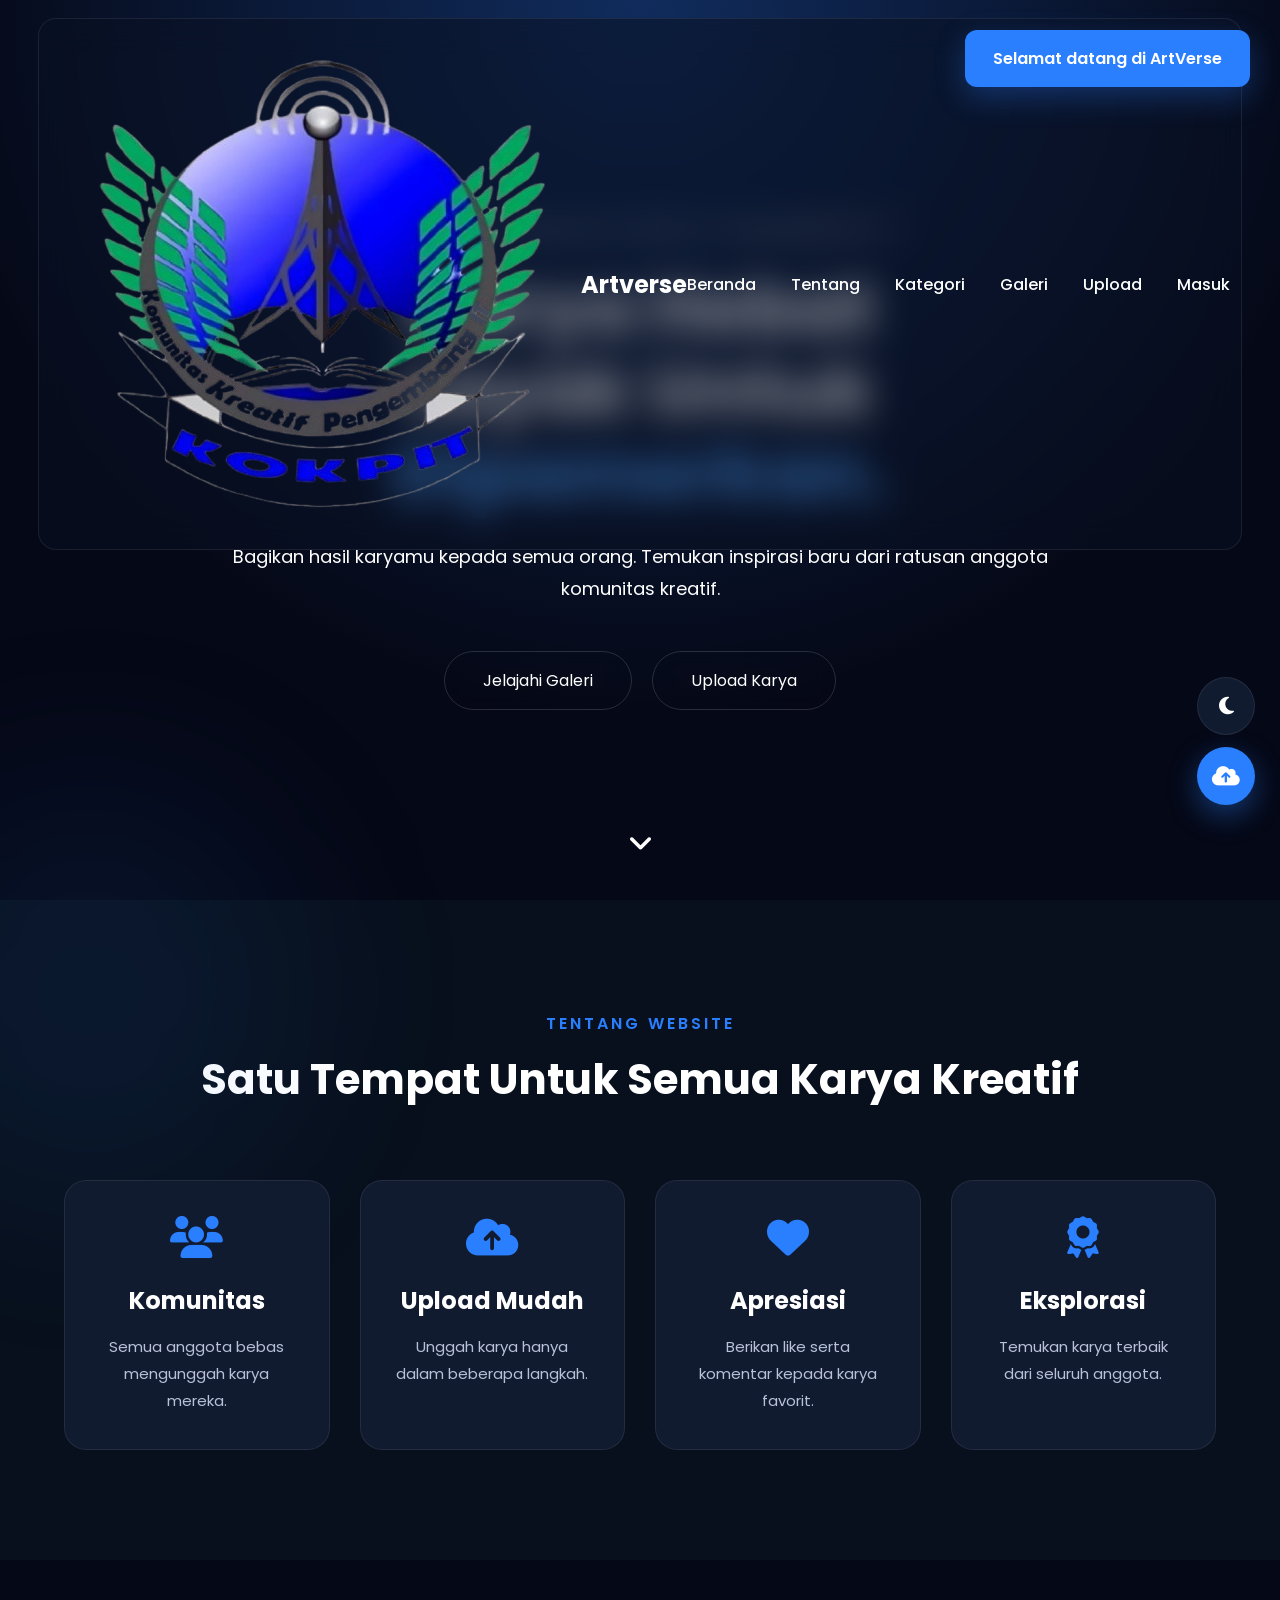
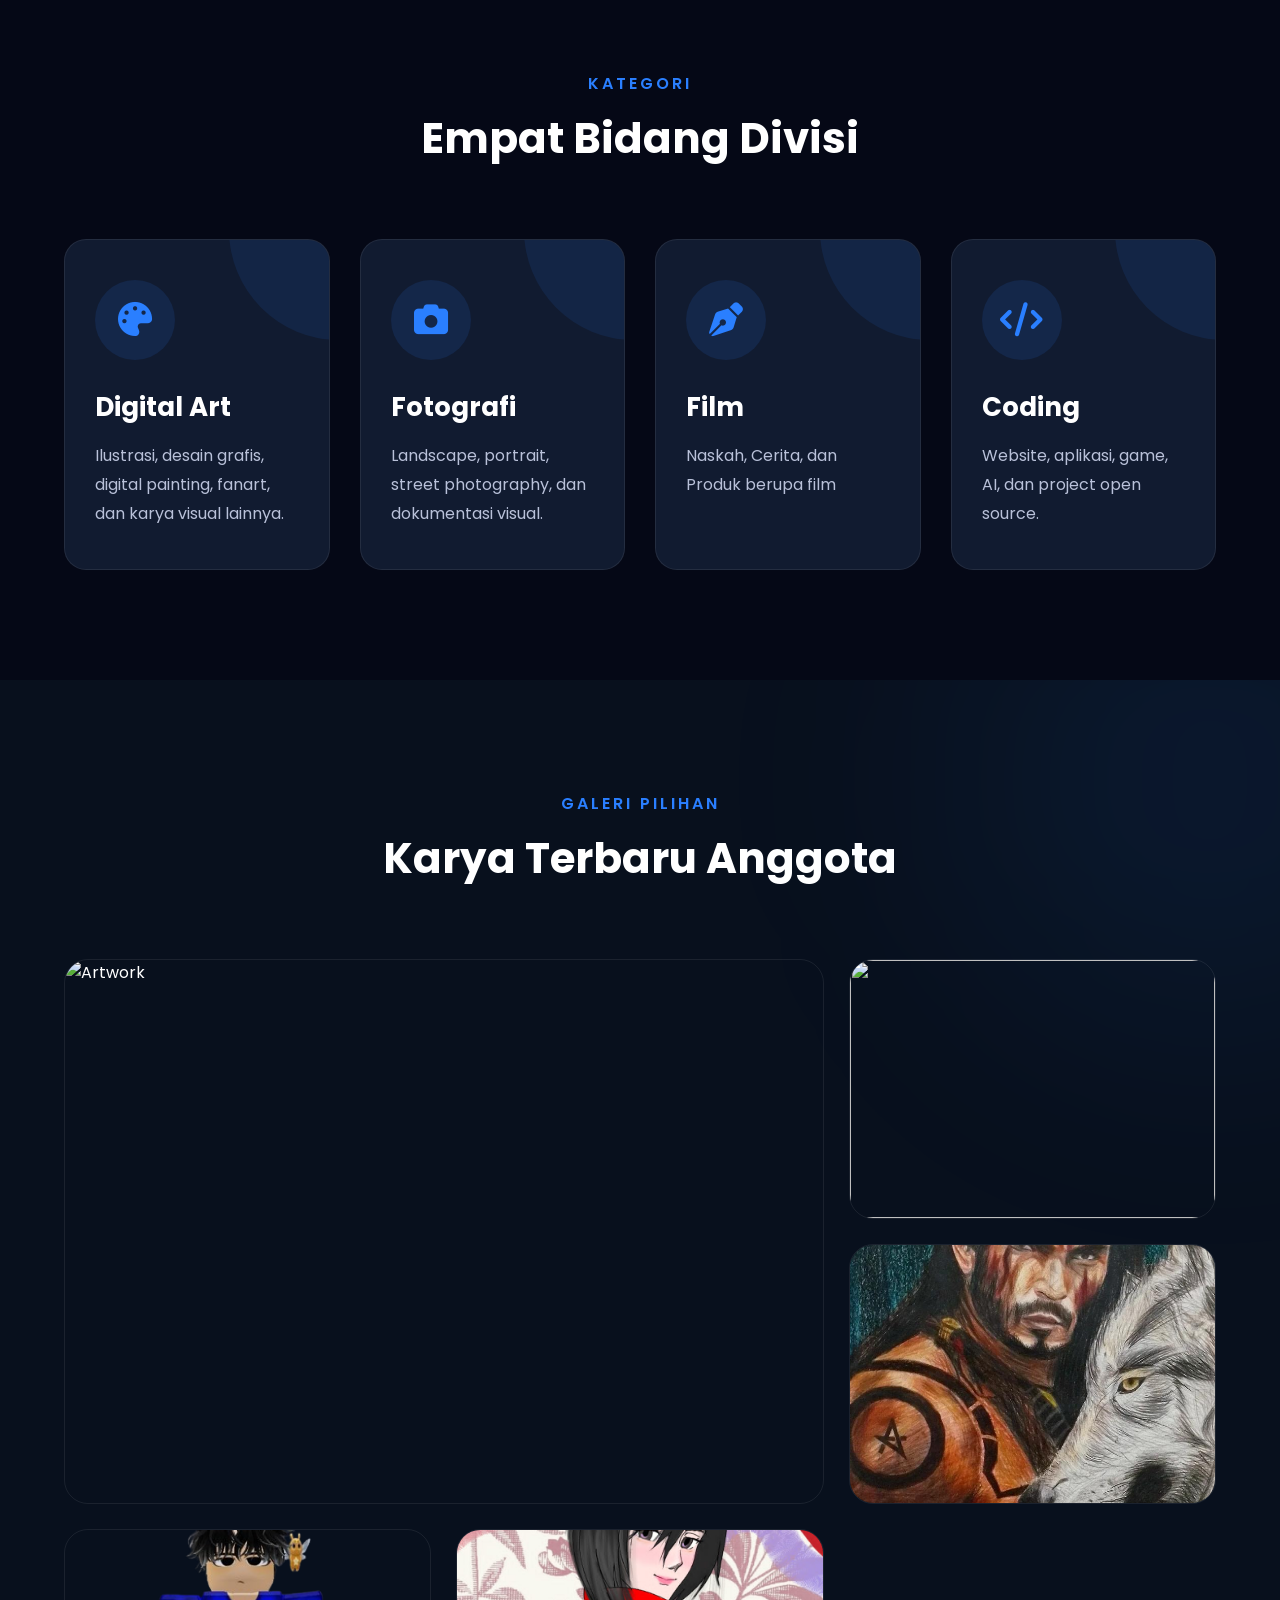
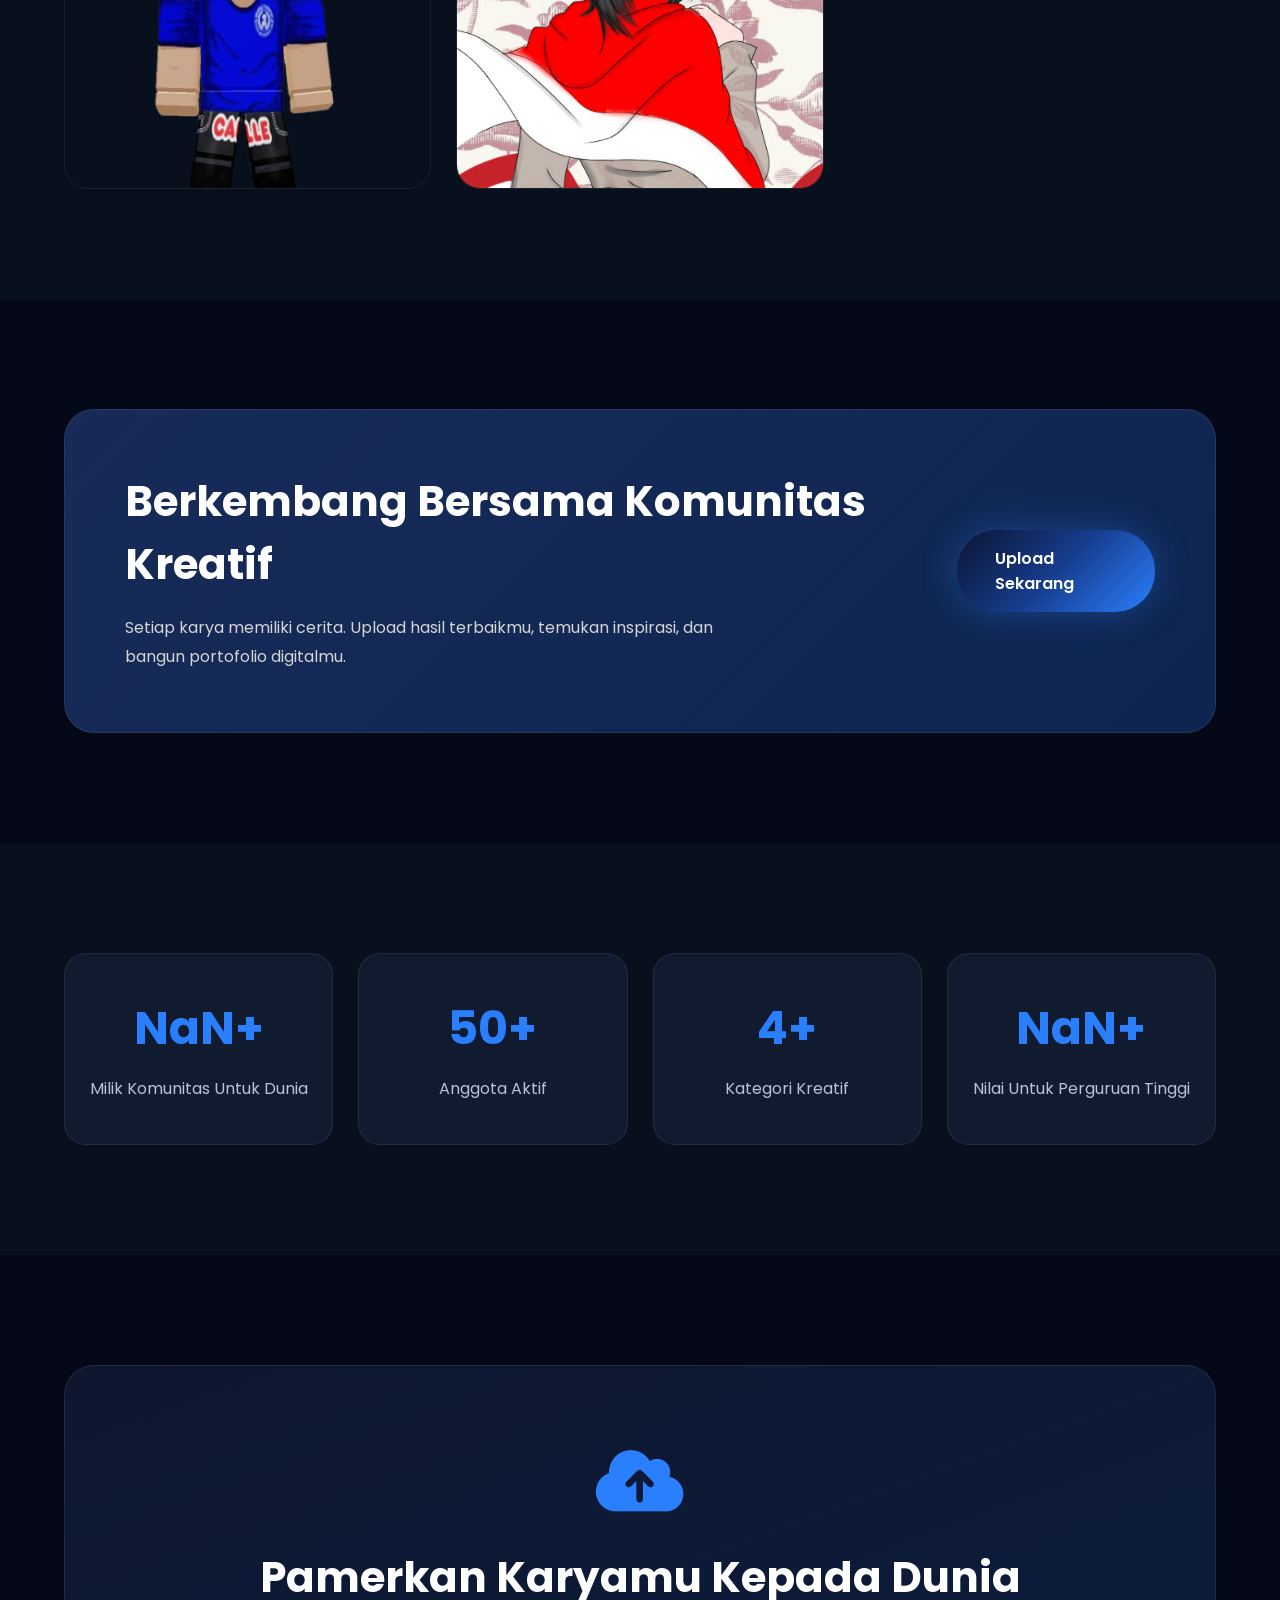
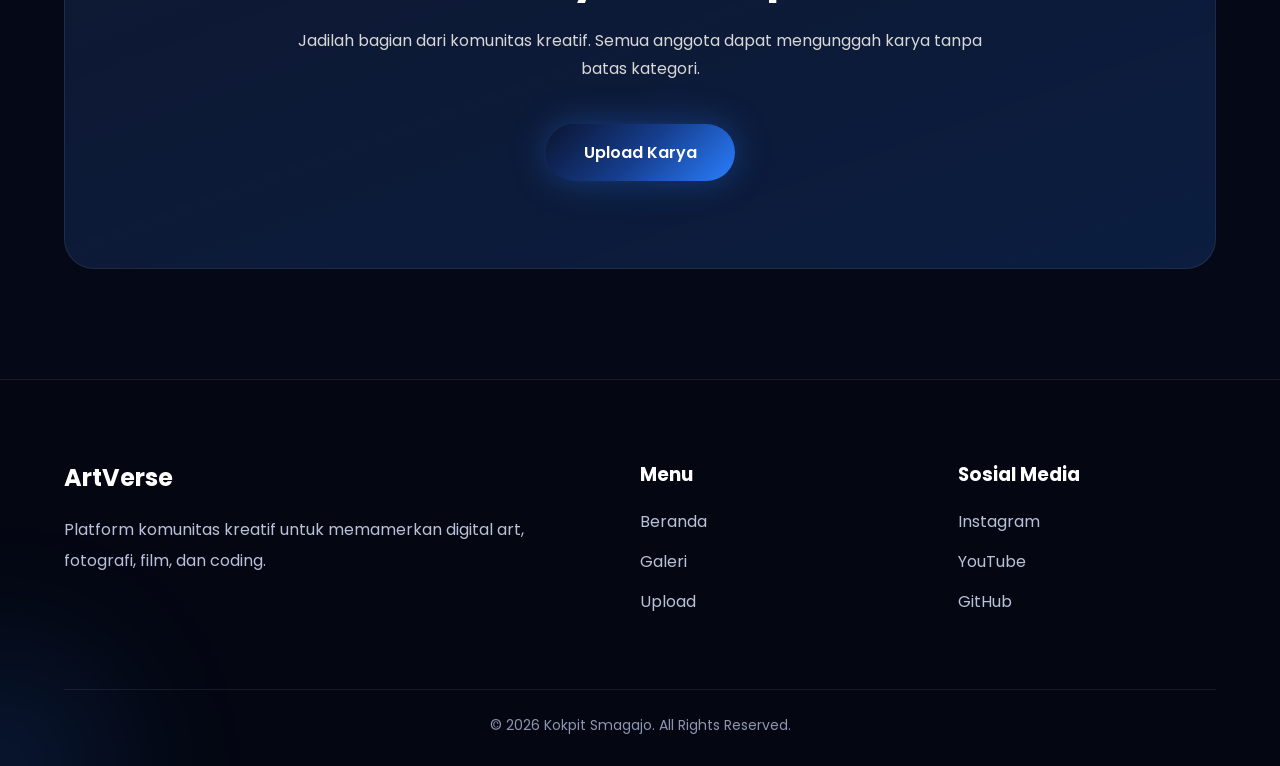
==== commit f61dc042: "Update index.html" ====
--- a/index.html
+++ b/index.html
@@ -56,7 +56,7 @@
             <div class="hero-content">
 
                 <p class="small-text">
-                    Platform Komunitas Kreatif Pengenbang IT
+                    Platform Komunitas Kreatif Pengembang IT
                 </p>
 
                 <h1>
@@ -293,7 +293,7 @@
 
                     <span>Film</span>
 
-                    <h3>A i u e o</h3>
+                    <h3>A i a u</h3>
 
                 </div>
 
@@ -329,13 +329,13 @@
 
             <div class="gallery-item">
 
-                <img src="https://images.unsplash.com/photo-1516979187457-637abb4f9353?w=800">
+                <img src="Images/WhatsApp Image 2026-07-06 at 12.36.17.jpeg">
 
                 <div class="gallery-overlay">
 
-                    <span>Sastra</span>
-
-                    <h3>Puisi Senja</h3>
+                    <span>Digital Art</span>
+
+                    <h3>HUT RI 80</h3>
 
                 </div>
 
@@ -399,15 +399,15 @@
 
             <div class="stat-card">
 
-                <h2>Karya Publikasi</h2>
-
-                <p>Milik Komunitas Kreatif</p>
+                <h2>For All</h2>
+
+                <p>Milik Komunitas Untuk Dunia</p>
 
             </div>
 
             <div class="stat-card">
 
-                <h2>50+</h2>
+                <h2 class="counter">50+</h2>
 
                 <p>Anggota Aktif</p>
 
@@ -415,7 +415,7 @@
 
             <div class="stat-card">
 
-                <h2>4</h2>
+                <h2 class="counter">4</h2>
 
                 <p>Kategori Kreatif</p>
 
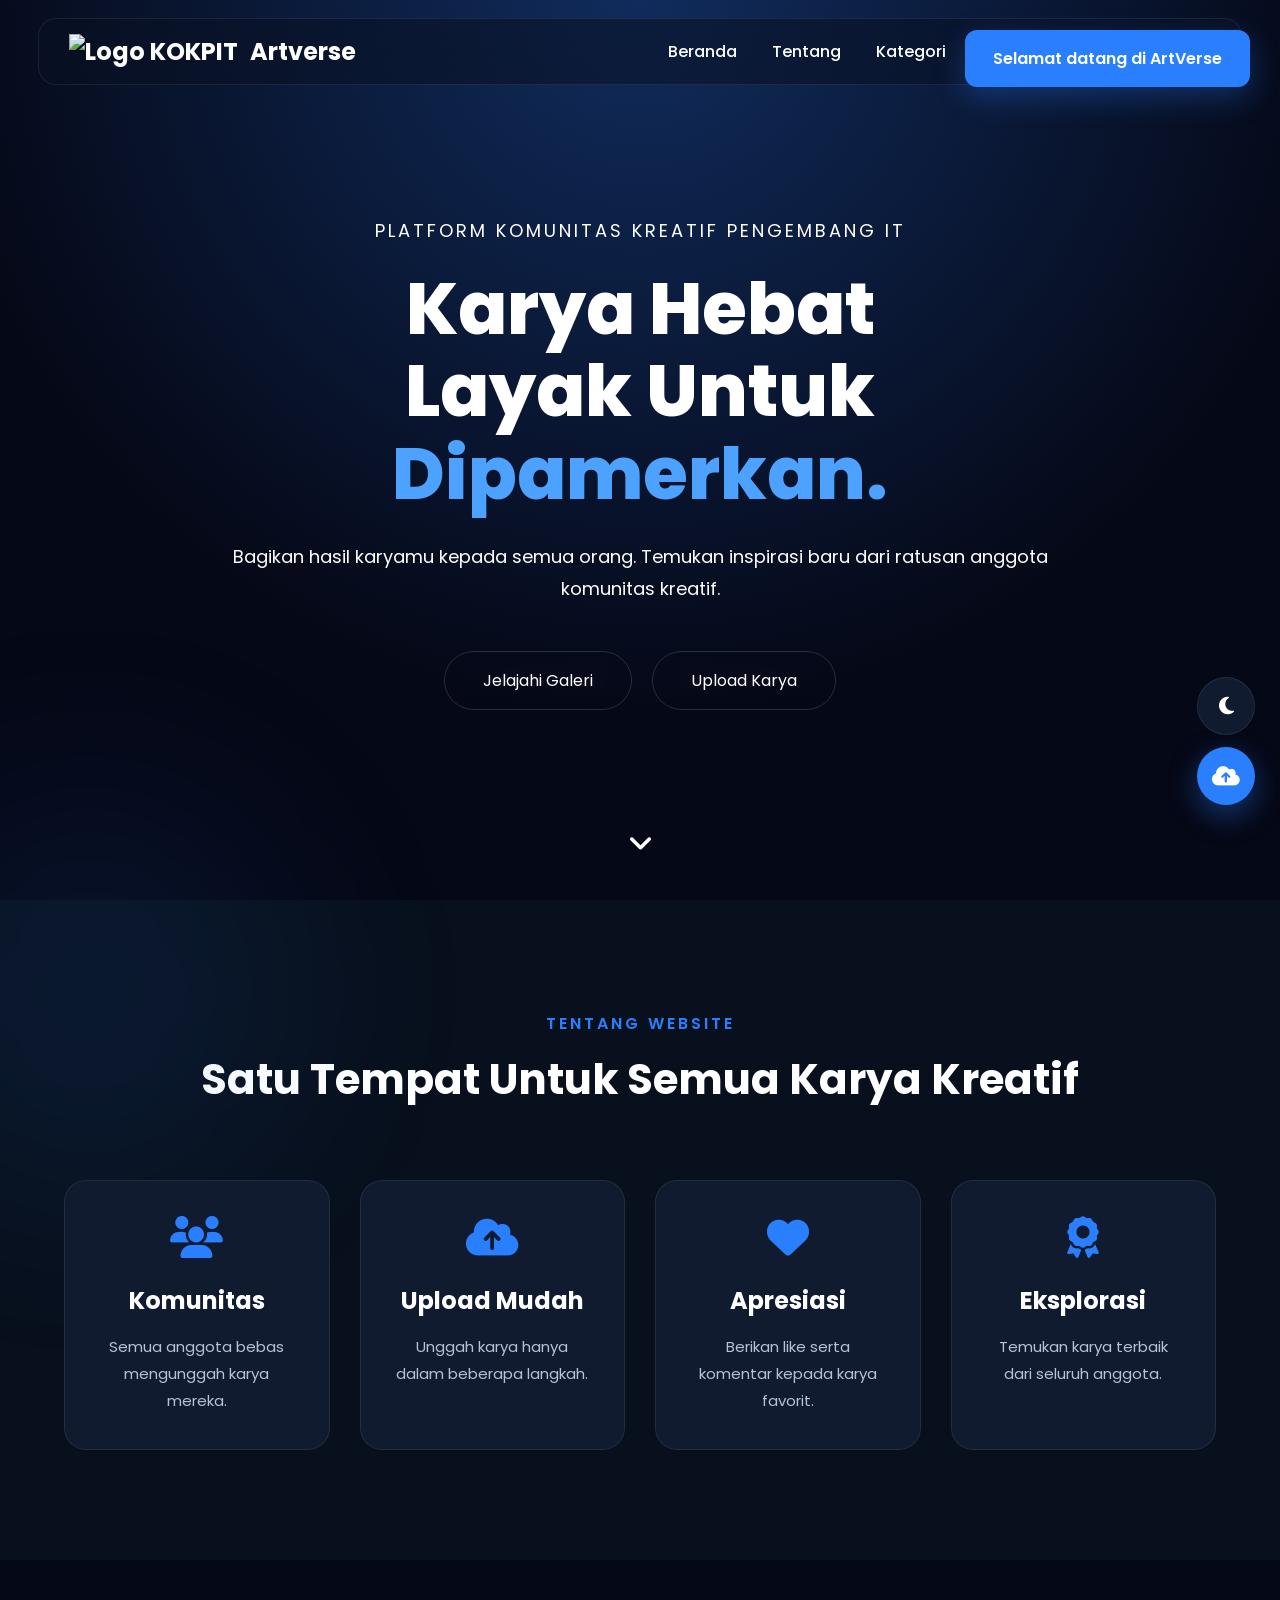
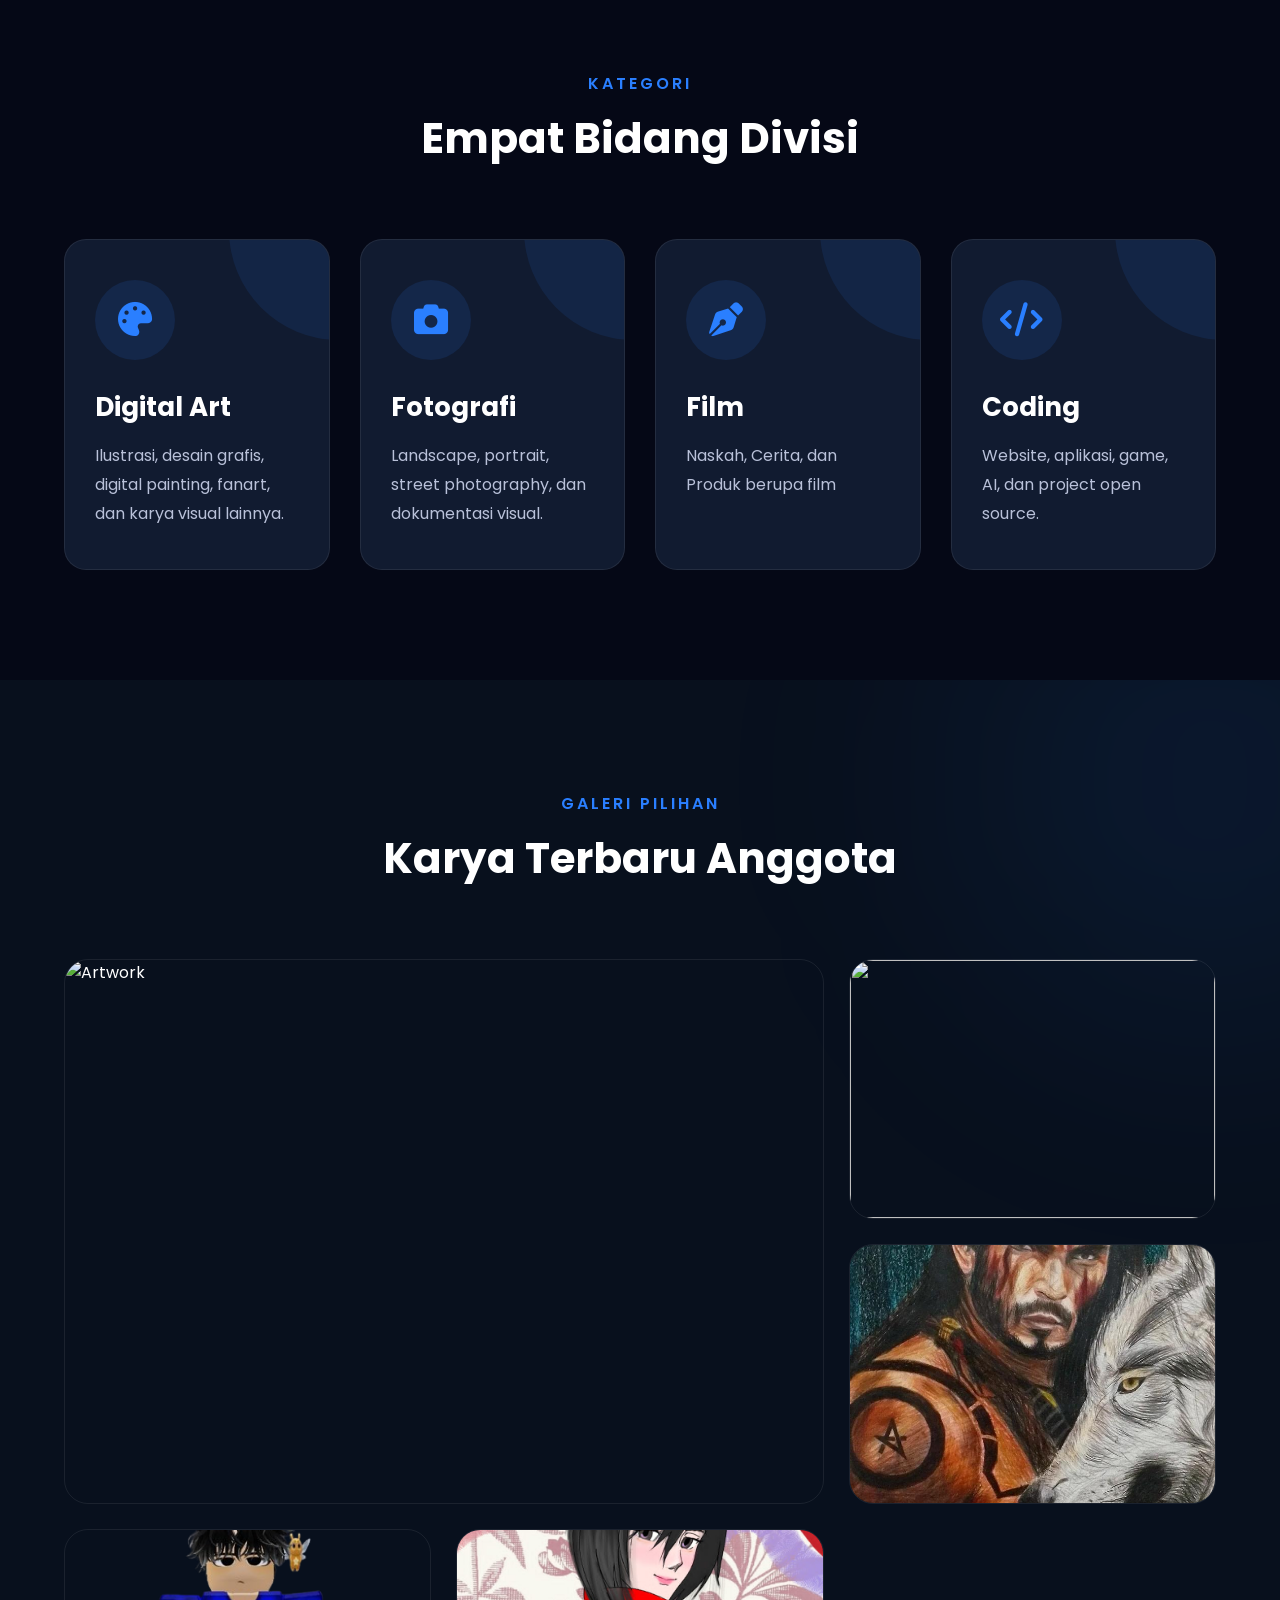
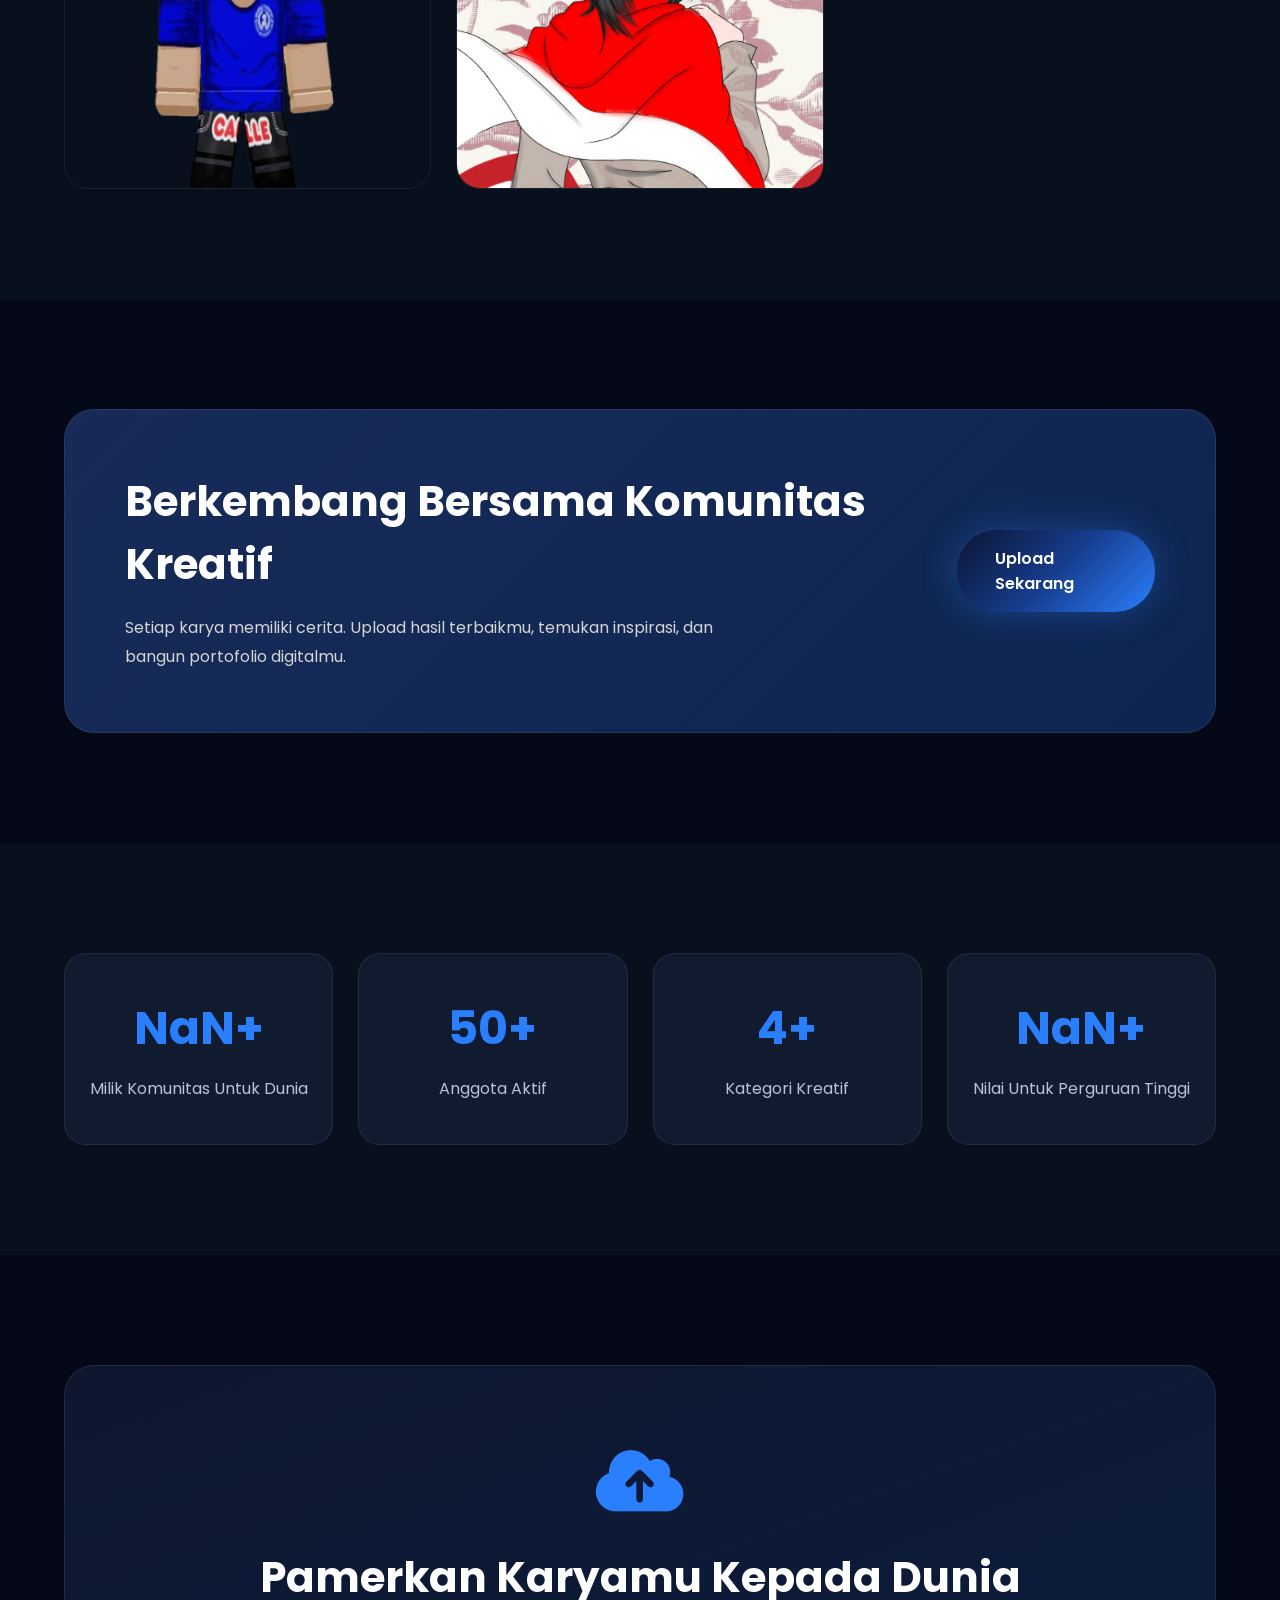
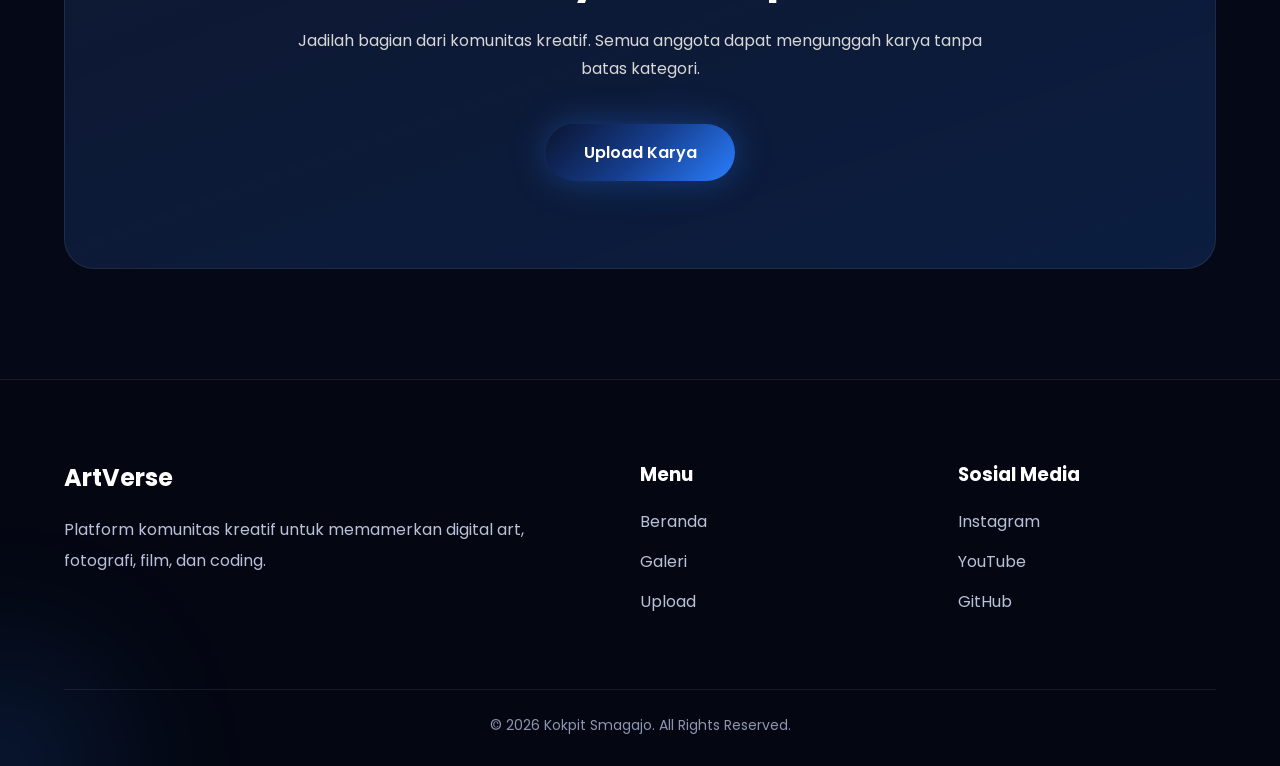
==== commit 5483ddaf: "Update logo image source in index.html" ====
--- a/index.html
+++ b/index.html
@@ -25,7 +25,7 @@
         <nav class="navbar">
 
             <div class="logo">
-        <img src="Images/231176-removebg-preview.png" alt="Logo KOKPIT" class="logo-img">
+        <img src="mages/233037-removebg-preview.png" alt="Logo KOKPIT" class="logo-img">
         <span>Artverse</span>
             </div>
 
